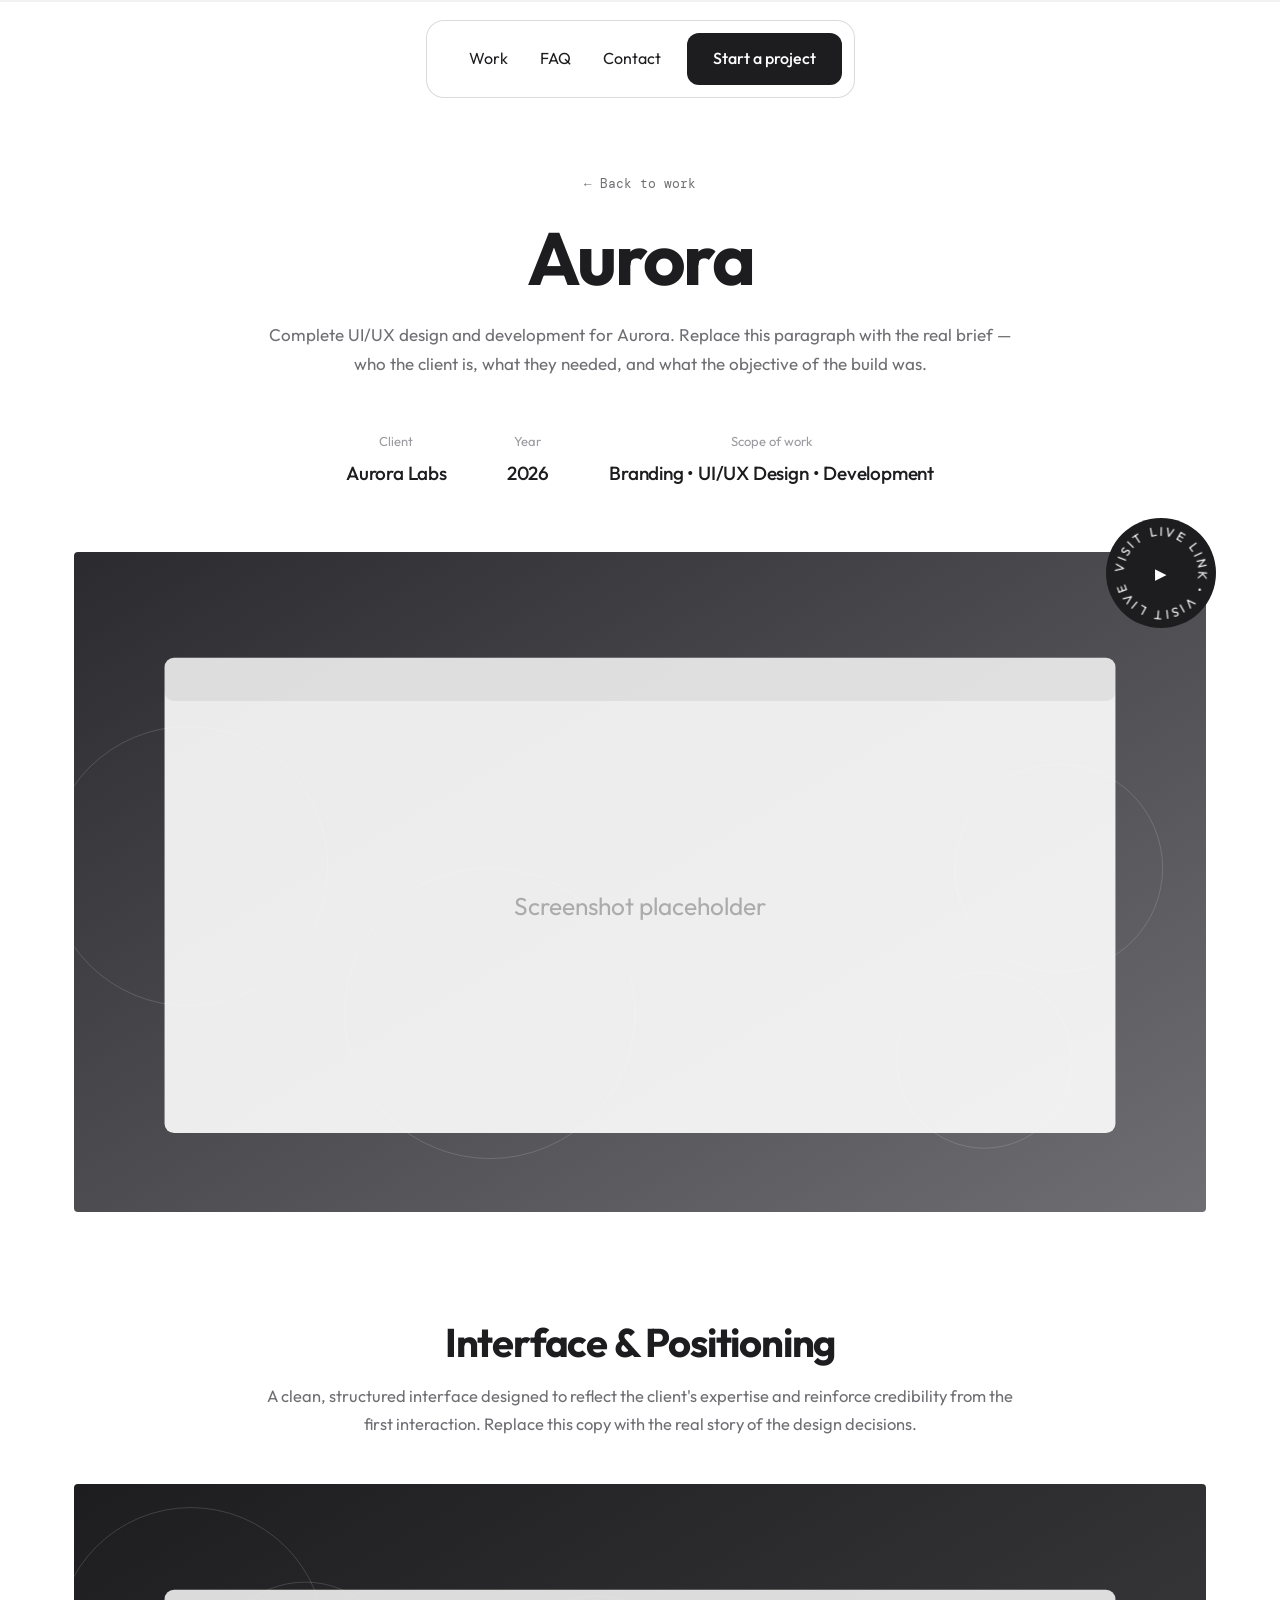
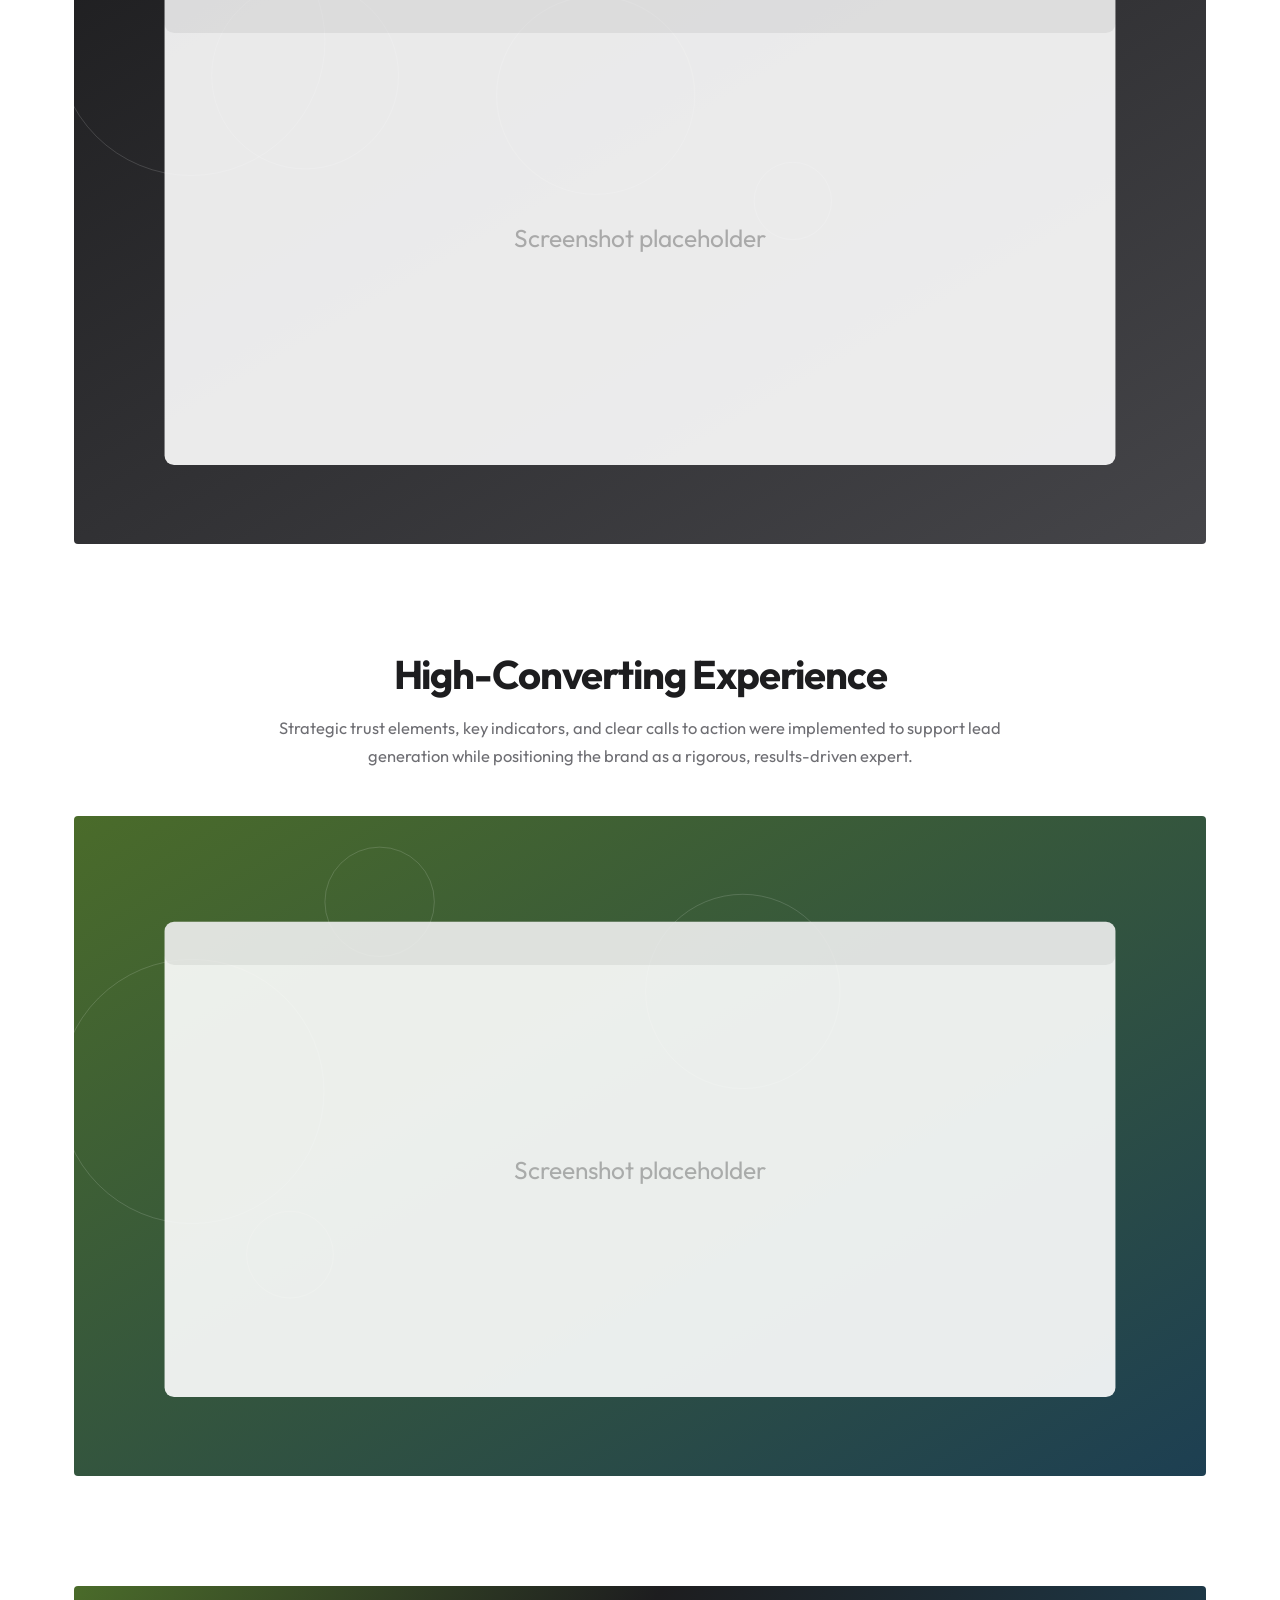
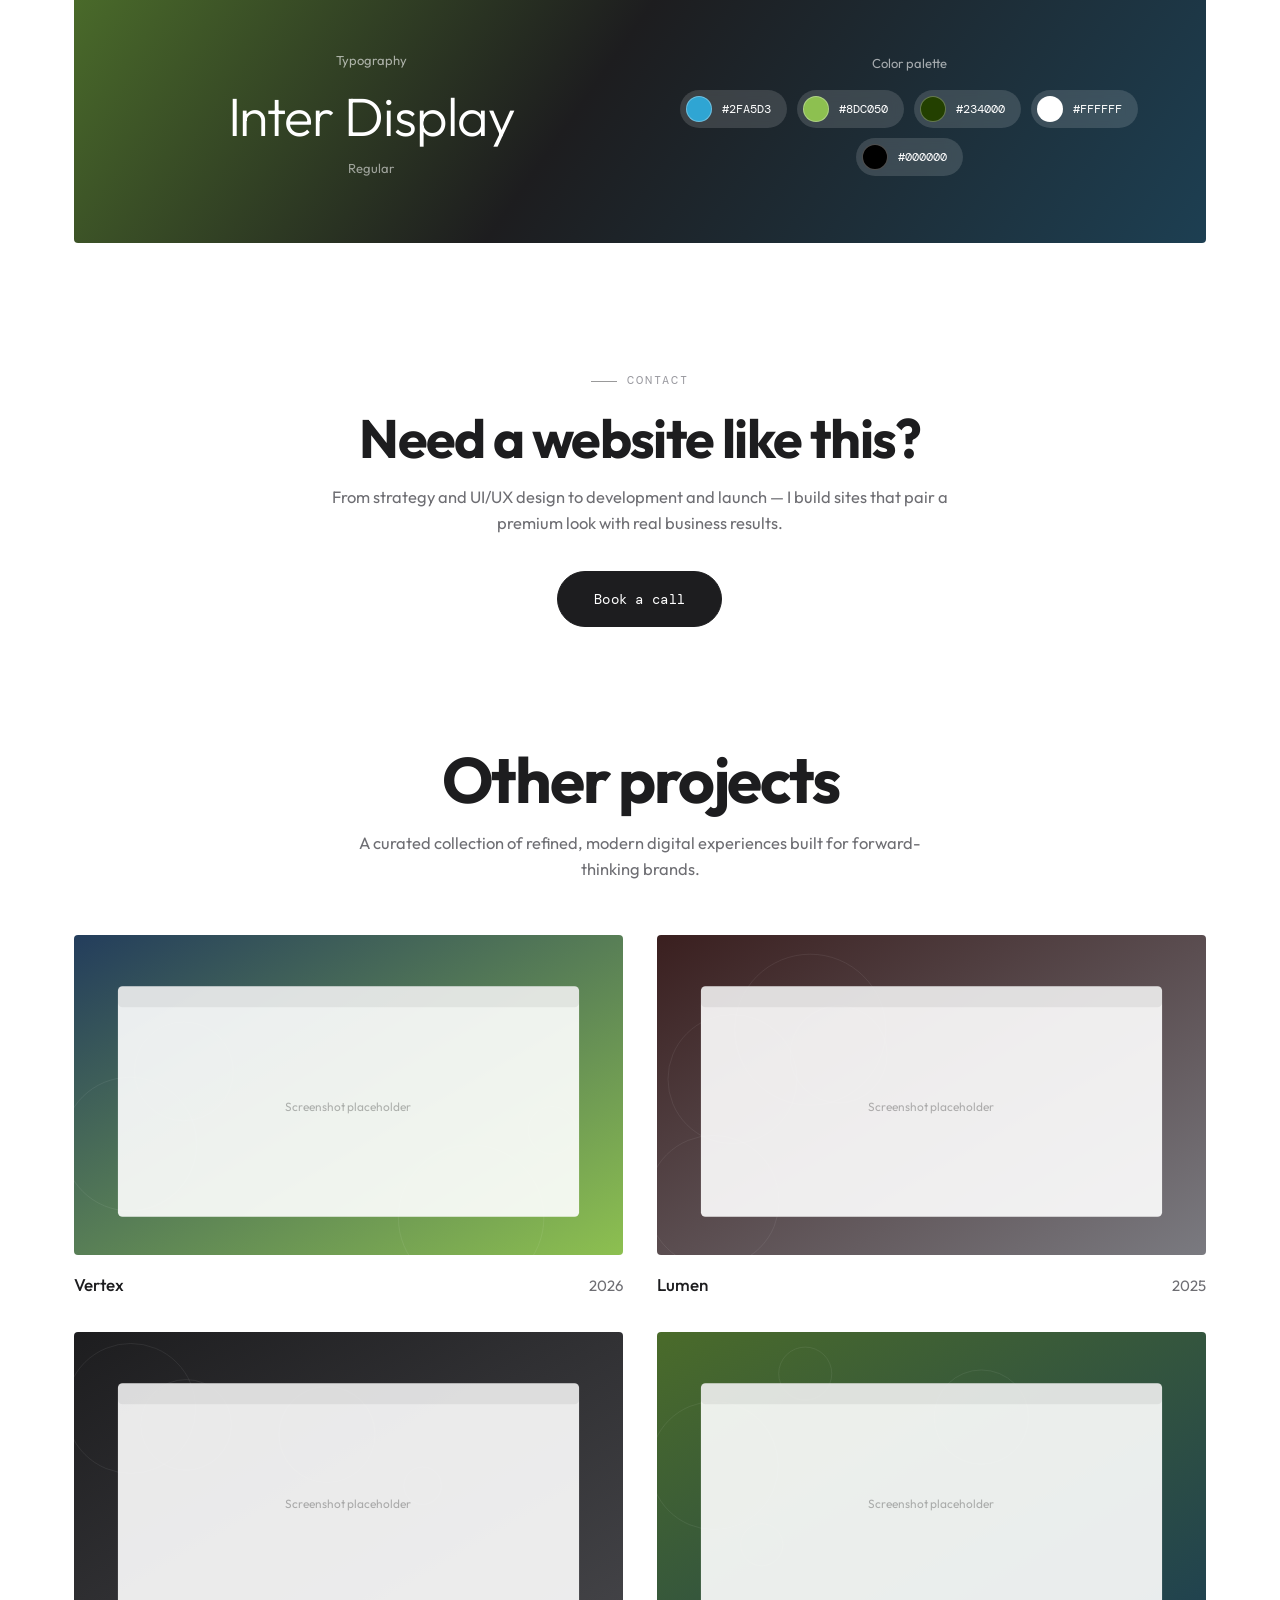
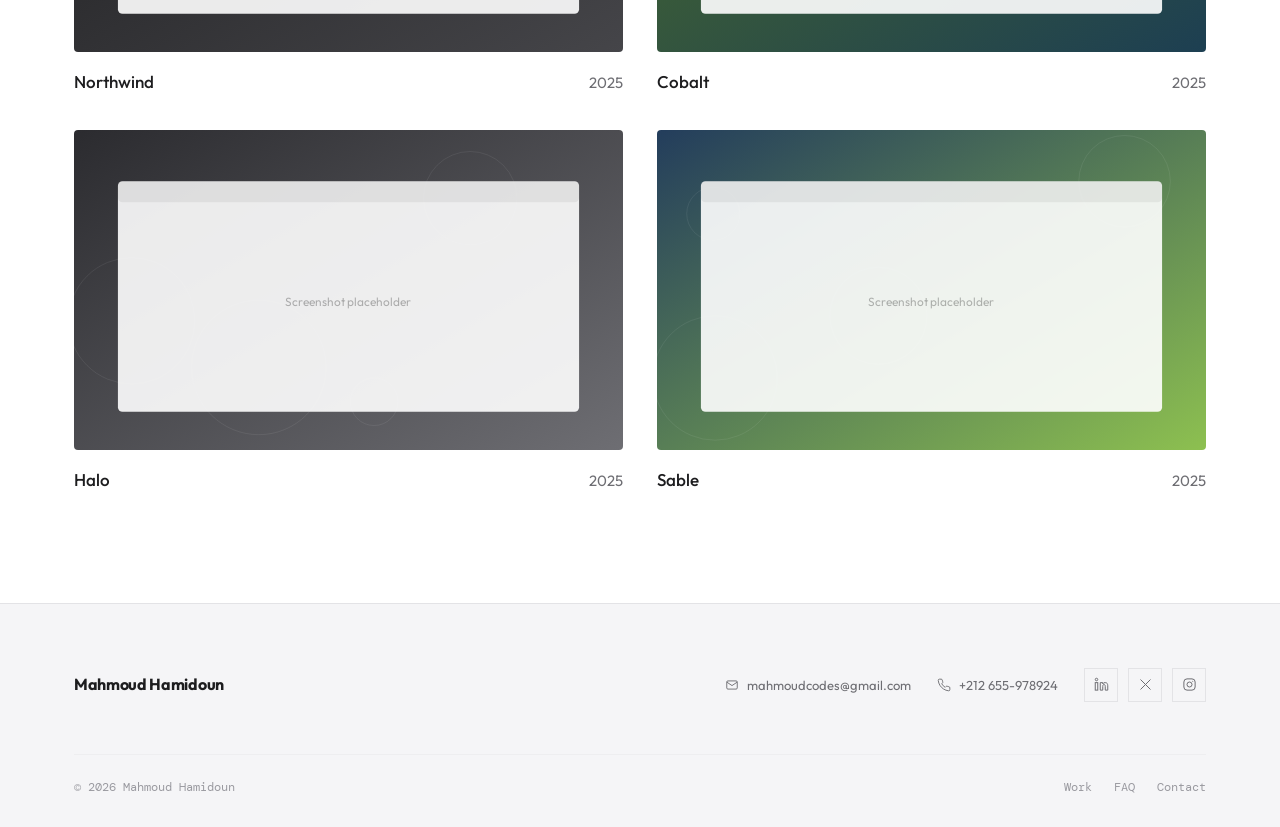
==== project.html @ 598efe5b "'first commit'" ====
<!DOCTYPE html>
<html lang="en">
<head>
<meta charset="UTF-8">
<meta name="viewport" content="width=device-width, initial-scale=1.0">
<title>Project — Mahmoud Hamidoun</title>
<link rel="preconnect" href="https://fonts.googleapis.com">
<link rel="preconnect" href="https://fonts.gstatic.com" crossorigin>
<link href="https://fonts.googleapis.com/css2?family=Outfit:wght@300;400;500;600;700&family=DM+Mono:wght@400;500&display=swap" rel="stylesheet">
<link rel="stylesheet" href="styles.css">
</head>
<body class="case-page">

<div class="progress-track" aria-hidden="true"><div class="progress-bar" id="progressBar"></div></div>

<header>
  <nav>
    <div class="nav-links">
      <a href="index.html#work">Work</a>
      <a href="index.html#faq">FAQ</a>
      <a href="index.html#contact">Contact</a>
    </div>
    <a href="index.html#contact" class="btn btn-solid nav-cta">Start a project</a>
  </nav>
</header>

<main id="caseRoot">
  <!-- filled by project.js -->
</main>

<footer>
  <div class="wrap">
    <div class="foot-top">
      <a href="index.html" class="foot-brand">Mahmoud Hamidoun</a>
      <div class="foot-contact">
        <a href="mailto:mahmoudcodes@gmail.com" class="foot-mail">
          <svg viewBox="0 0 24 24" fill="none" stroke="currentColor" stroke-width="1.6" aria-hidden="true"><rect x="3" y="5" width="18" height="14" rx="2"/><path d="m3 7 9 6 9-6"/></svg>
          mahmoudcodes@gmail.com
        </a>
        <a href="tel:+212655978924" class="foot-mail">
          <svg viewBox="0 0 24 24" fill="none" stroke="currentColor" stroke-width="1.6" aria-hidden="true"><path d="M22 16.92v3a2 2 0 0 1-2.18 2 19.79 19.79 0 0 1-8.63-3.07 19.5 19.5 0 0 1-6-6 19.79 19.79 0 0 1-3.07-8.67A2 2 0 0 1 4.11 2h3a2 2 0 0 1 2 1.72c.13.96.36 1.9.7 2.81a2 2 0 0 1-.45 2.11L8.09 9.91a16 16 0 0 0 6 6l1.27-1.27a2 2 0 0 1 2.11-.45c.91.34 1.85.57 2.81.7A2 2 0 0 1 22 16.92Z"/></svg>
          +212 655-978924
        </a>
        <div class="socials">
          <a href="#" aria-label="LinkedIn"><svg viewBox="0 0 24 24" fill="none" stroke="currentColor" stroke-width="1.6"><rect x="2" y="9" width="4" height="12"/><circle cx="4" cy="4" r="2"/><path d="M10 9h4v2a4 4 0 0 1 4-2c3 0 4 2 4 5v7h-4v-6c0-1.5-.5-3-2-3s-2 1.5-2 3v6h-4z"/></svg></a>
          <a href="#" aria-label="X"><svg viewBox="0 0 24 24" fill="none" stroke="currentColor" stroke-width="1.6"><path d="m4 4 16 16M20 4 4 20"/></svg></a>
          <a href="#" aria-label="Instagram"><svg viewBox="0 0 24 24" fill="none" stroke="currentColor" stroke-width="1.6"><rect x="3" y="3" width="18" height="18" rx="5"/><circle cx="12" cy="12" r="4"/><circle cx="17.3" cy="6.7" r=".7" fill="currentColor" stroke="none"/></svg></a>
        </div>
      </div>
    </div>
    <div class="foot-bottom">
      <span>© 2026 Mahmoud Hamidoun</span>
      <div class="foot-links">
        <a href="index.html#work">Work</a>
        <a href="index.html#faq">FAQ</a>
        <a href="index.html#contact">Contact</a>
      </div>
    </div>
  </div>
</footer>

<script src="projects-data.js"></script>
<script src="project.js"></script>
</body>
</html>
---- styles.css ----
/* =========================================================
   Mahmoud Hamidoun — light beige theme
   Warm paper field, near-black ink, soft sand lines
   ========================================================= */

:root{
  --bg:#ffffff;
  --bg-2:#f5f5f7;
  --surface:#ffffff;
  --surface-2:#fafafa;
  --line:#e3e3e6;
  --line-soft:#eeeef0;
  --ink:#1d1d1f;
  --muted:#6e6e73;
  --dim:#9a9aa0;
  --on-ink:#ffffff;
  --live:#2f9e63;
  --dark:#0d0d0f;

  --display:'Outfit', sans-serif;
  --body:'Outfit', sans-serif;
  --mono:'DM Mono', monospace;

  --maxw:1200px;
  --pad:34px;
}

*{box-sizing:border-box; margin:0; padding:0;}
html{scroll-behavior:smooth; overflow-x:clip;}
body{
  background:var(--bg);
  color:var(--ink);
  font-family:var(--body);
  line-height:1.6;
  -webkit-font-smoothing:antialiased;
  overflow-x:clip;
}
::selection{background:var(--ink); color:var(--on-ink);}
a{color:inherit; text-decoration:none;}
img,svg{display:block; max-width:100%;}
button{font:inherit; color:inherit; background:none; border:none; cursor:pointer;}
:focus-visible{outline:2px solid var(--ink); outline-offset:3px; border-radius:2px;}
.wrap{max-width:var(--maxw); margin:0 auto; padding:0 var(--pad);}
/* keep anchored sections clear of the sticky nav */
section[id]{scroll-margin-top:88px;}

/* ---------- atmosphere ---------- */
.grain{
  position:fixed; inset:0; z-index:900; pointer-events:none; opacity:.035; mix-blend-mode:multiply;
  background-image:url("data:image/svg+xml,%3Csvg xmlns='http://www.w3.org/2000/svg' width='140' height='140'%3E%3Cfilter id='n'%3E%3CfeTurbulence type='fractalNoise' baseFrequency='.85' numOctaves='2'/%3E%3C/filter%3E%3Crect width='100%25' height='100%25' filter='url(%23n)'/%3E%3C/svg%3E");
}
.progress-track{position:fixed; top:0; left:0; right:0; height:2px; z-index:950; background:rgba(26,24,21,.06);}
.progress-bar{height:100%; width:0; background:var(--ink); transition:width .1s linear;}

/* ---------- cursor ---------- */
/* custom cursor removed — using native OS cursor */

/* ---------- type ---------- */
h1,h2,h3{font-family:var(--display); font-weight:700; letter-spacing:-.03em; line-height:1.04;}
h1{font-size:clamp(36px,5.2vw,66px);}
h2{font-size:clamp(30px,4.4vw,52px);}
.hl{color:var(--muted);}
.tag{
  font-family:var(--mono); font-size:11.5px; letter-spacing:.16em; text-transform:uppercase;
  color:var(--dim); display:inline-flex; align-items:center; gap:10px; margin-bottom:20px;
}
.tag::before{content:''; width:26px; height:1px; background:var(--ink); opacity:.45;}
.lede{color:var(--muted); font-size:17px; max-width:52ch;}

/* ---------- buttons ---------- */
.btn{
  font-family:var(--mono); font-size:13px; letter-spacing:.02em;
  display:inline-flex; align-items:center; justify-content:center; gap:9px;
  padding:14px 28px; border:1px solid var(--ink); border-radius:100px; position:relative; transform-style:preserve-3d;
  transition:transform .3s cubic-bezier(.2,.8,.2,1), background .25s ease, color .25s ease, border-color .25s ease, box-shadow .3s ease;
}
.btn-lg{padding:16px 36px; font-size:14px; border-radius:100px;}
.btn-solid{background:var(--ink); color:var(--on-ink);}
.btn-solid:hover{box-shadow:0 16px 34px -14px rgba(26,24,21,.55);}
.btn-ghost{color:var(--ink); background:transparent; border-color:var(--line);}
.btn-ghost:hover{border-color:var(--ink); background:rgba(26,24,21,.05);}
.btn:hover{transform:translateY(-3px) translateZ(14px) rotateX(-6deg);}
.btn:active{transform:translateY(-1px) scale(.98); transition-duration:.1s;}
.btn[disabled]{opacity:.4; pointer-events:none;}

/* ---------- nav (transparent, glass on scroll) ---------- */
header{
  position:fixed; top:0; left:0; right:0; z-index:120;
  display:flex; justify-content:center;
  padding:20px var(--pad);
  pointer-events:none;
}
nav{
  pointer-events:all;
  display:inline-flex; align-items:center; gap:6px;
  background:rgba(255,255,255,.78);
  backdrop-filter:blur(18px) saturate(140%);
  border:1px solid rgba(210,210,215,.8);
  border-radius:18px;
  padding:12px 12px 12px 28px;
  transition:background .4s ease, border-color .4s ease, box-shadow .4s ease;
}
header.scrolled nav{
  background:rgba(255,255,255,.95);
  border-color:rgba(210,210,215,.9);
  box-shadow:0 6px 28px -12px rgba(26,24,21,.2);
}
.nav-links{
  display:flex; align-items:center; gap:4px;
  font-family:var(--body); font-size:16px; color:var(--ink);
}
.nav-links a{
  padding:6px 14px; border-radius:100px; transition:background .2s, color .2s;
}
.nav-links a:hover{background:rgba(26,24,21,.07);}
.nav-cta{
  font-family:var(--body) !important; font-size:16px !important; font-weight:500 !important;
  letter-spacing:0 !important; margin-left:6px;
  background:var(--ink) !important; color:#fff !important; border:none !important;
  border-radius:12px !important; padding:13px 26px !important;
}
.nav-cta:hover{transform:none !important; box-shadow:0 8px 20px -8px rgba(26,24,21,.5) !important;}
@media(max-width:760px){
  header{padding:12px 16px;}
  nav{padding:8px 8px 8px 16px; border-radius:14px;}
  .nav-links{gap:0; font-size:13px;}
  .nav-links a{padding:5px 10px;}
  .nav-cta{font-size:13px !important; padding:10px 16px !important; border-radius:10px !important;}
}

/* ---------- hero (full-bleed video) ---------- */
.hero{
  position:relative; min-height:100svh; background:var(--bg-2); display:flex; align-items:center;
  padding:160px 0 110px; overflow:hidden; border-bottom:1px solid var(--line);
}
.hero-media{position:absolute; inset:0; z-index:0;}
.hero-video{width:100%; height:100%; object-fit:cover; display:block;}
/* keeps dark text readable over footage — raise the alphas if your video is busy */
.hero-scrim{
  position:absolute; inset:0;
  background:
    linear-gradient(to bottom, rgba(245,245,247,.92) 0%, rgba(245,245,247,.7) 45%, rgba(245,245,247,.97) 100%),
    radial-gradient(ellipse at 50% 45%, rgba(245,245,247,.45), rgba(245,245,247,.88) 78%);
}
.hero-inner{position:relative; z-index:2; max-width:900px; text-align:center; margin:0 auto;}
.hero .lede{margin-left:auto; margin-right:auto;}
.hero-stats{display:flex; align-items:center; justify-content:center; gap:30px; margin:38px 0 36px;}
.stat-num{font-family:var(--display); font-size:38px; font-weight:700; display:block; line-height:1;}
.stat-label{font-family:var(--mono); font-size:11.5px; color:var(--muted); letter-spacing:.04em;}
.rule{width:1px; height:38px; background:var(--line);}
.hero-actions{display:flex; gap:14px; flex-wrap:wrap; justify-content:center; margin-top:34px;}
@media(max-width:600px){.hero{padding:130px 0 90px;} .hero-stats{gap:22px;}}

/* ---------- hero avatar + status bar ---------- */
.hero-avatar{
  position:relative; width:72px; height:72px; border-radius:50%; overflow:hidden;
  border:2px solid rgba(26,24,21,.18); margin:0 auto 22px;
  background:var(--surface);
}
.hero-avatar img{width:100%; height:100%; object-fit:cover; display:block;}
.avatar-fallback{
  position:absolute; inset:0; display:flex; align-items:center; justify-content:center;
  font-family:var(--display); font-weight:700; font-size:20px; letter-spacing:-.02em; color:var(--muted);
}
.hero-status{
  display:inline-flex; align-items:center; gap:28px; flex-wrap:wrap; justify-content:center;
  margin-top:38px; padding:16px 28px;
  border:1px solid var(--line); background:rgba(245,242,234,.72);
  backdrop-filter:blur(8px); border-radius:14px;
}
.hero-status .status-item{display:inline-flex; align-items:center; gap:8px; font-size:13.5px; color:var(--muted);}
.hero-status .status-item svg{width:14px; height:14px; stroke:var(--muted); flex-shrink:0;}
.hero-status .dot{width:8px; height:8px; border-radius:50%; flex-shrink:0; background:var(--live); animation:ping 2.2s ease-out infinite;}
.hero-status .status-cta{font-size:13.5px; font-weight:500; border-bottom:1px solid var(--ink); padding-bottom:1px; color:var(--ink); transition:opacity .2s; white-space:nowrap;}
.hero-status .status-cta:hover{opacity:.6;}
@media(max-width:560px){.hero-status{gap:14px; padding:14px 18px;} .hero-status .status-cta{display:none;}}

/* ---------- section heads ---------- */
.sec-head{margin-bottom:52px; max-width:640px; text-align:center; margin-left:auto; margin-right:auto;}

/* ---------- work ---------- */
.work{padding:110px 0; background:var(--bg); border-top:1px solid var(--line); border-bottom:1px solid var(--line);}

/* 4 hero project tiles — Apple-style 2x2 grid */
.proj-hero-grid{
  display:grid;
  grid-template-columns:1fr 1fr;
  gap:18px;
  margin-bottom:18px;
}
@media(max-width:820px){.proj-hero-grid{grid-template-columns:1fr;}}
.proj-hero{
  position:relative; overflow:hidden; border-radius:18px;
  background:var(--bg-2); cursor:pointer; aspect-ratio:4/3;
  transition:transform .4s cubic-bezier(.2,.8,.2,1), box-shadow .4s ease;
}
.proj-hero:hover{transform:scale(.985); box-shadow:0 28px 60px -24px rgba(0,0,0,.32);}
.proj-hero-thumb{position:absolute; inset:0;}
.proj-hero-thumb svg, .proj-hero-thumb img{width:100%; height:100%; object-fit:contain; background:var(--bg-2); display:block;}
.proj-hero-thumb img{object-fit:cover;}
.proj-hero-body{
  position:absolute; bottom:0; left:0; right:0;
  padding:22px 24px; background:linear-gradient(to top, rgba(0,0,0,.72) 0%, transparent 100%);
  color:#fff;
}
.proj-hero-tag{font-size:11px; letter-spacing:.1em; text-transform:uppercase; opacity:.7; margin-bottom:5px;}
.proj-hero-name{font-size:20px; font-weight:700; letter-spacing:-.02em; margin-bottom:4px;}
.proj-hero-note{font-size:13px; opacity:.7;}
.proj-hero-btn{
  position:absolute; top:16px; right:16px; z-index:2;
  width:34px; height:34px; border-radius:50%; background:rgba(255,255,255,.22);
  backdrop-filter:blur(6px); border:1px solid rgba(255,255,255,.35);
  display:flex; align-items:center; justify-content:center;
  transition:background .25s ease;
}
.proj-hero:hover .proj-hero-btn{background:rgba(255,255,255,.45);}
.proj-hero-btn svg{width:14px; height:14px; stroke:#fff;}
.proj-hero-num{
  position:absolute; top:16px; left:16px; z-index:2;
  font-size:11px; font-weight:600; letter-spacing:.08em;
  color:rgba(255,255,255,.65);
}

/* ---- slides row (more projects) ---- */
.proj-slides-head{
  display:flex; align-items:center; justify-content:space-between;
  margin-bottom:20px;
}
.proj-slides-title{font-size:17px; font-weight:600; letter-spacing:-.01em;}
.proj-slides-nav{display:flex; gap:8px;}
.slide-nav-btn{
  width:32px; height:32px; border-radius:50%; border:1px solid var(--line);
  background:var(--surface); display:flex; align-items:center; justify-content:center;
  transition:all .2s ease;
}
.slide-nav-btn:hover{background:var(--ink); border-color:var(--ink);}
.slide-nav-btn svg{width:14px; height:14px; stroke:var(--ink); transition:stroke .2s ease;}
.slide-nav-btn:hover svg{stroke:#fff;}
.proj-slides-wrap{overflow:hidden; position:relative;}
.proj-slides{
  display:flex; gap:14px;
  transition:transform .5s cubic-bezier(.2,.85,.25,1);
}
.proj-slide{
  flex:0 0 calc(25% - 11px); min-width:0;
  border-radius:14px; overflow:hidden; background:var(--bg-2);
  cursor:pointer; transition:transform .3s ease, box-shadow .3s ease;
  border:1px solid var(--line);
}
@media(max-width:900px){.proj-slide{flex:0 0 calc(50% - 7px);}}
@media(max-width:560px){.proj-slide{flex:0 0 calc(85% - 7px);}}
.proj-slide:hover{transform:translateY(-4px); box-shadow:0 16px 38px -18px rgba(0,0,0,.3);}
.proj-slide-thumb{aspect-ratio:3/2; overflow:hidden; background:var(--bg-2);}
.proj-slide-thumb svg, .proj-slide-thumb img{width:100%; height:100%; object-fit:contain; display:block; background:var(--bg-2);}
.proj-slide-thumb img{object-fit:cover;}
.proj-slide-body{padding:14px 16px 16px;}
.proj-slide-tag{font-size:10.5px; letter-spacing:.1em; text-transform:uppercase; color:var(--dim); margin-bottom:4px;}
.proj-slide-name{font-size:15px; font-weight:600; letter-spacing:-.01em; margin-bottom:3px;}
.proj-slide-note{font-size:12.5px; color:var(--muted);}

/* old grid styles kept for modal compat */
/* --- 4 hero tiles --- */
.work-tiles{display:grid; grid-template-columns:1fr 1fr; gap:2px; margin-bottom:2px;}
@media(max-width:820px){.work-tiles{grid-template-columns:1fr;}}
.tile{
  position:relative; display:flex; flex-direction:column; text-align:center; cursor:pointer;
  background:var(--bg-2); overflow:hidden;
  padding:44px 24px 0; min-height:430px;
  transition:transform .4s cubic-bezier(.2,.8,.2,1);
}
.tile:hover{transform:translateY(-4px);}
.tile.dark{background:var(--dark); color:#f5f5f7;}
.tile-eyebrow{font-family:var(--mono); font-size:11px; letter-spacing:.14em; text-transform:uppercase; color:var(--dim); margin-bottom:10px;}
.tile.dark .tile-eyebrow{color:#8e8e93;}
.tile h3{font-size:30px; font-weight:600; letter-spacing:-.03em; margin-bottom:8px;}
.tile-sub{font-size:15px; color:var(--muted); max-width:34ch; margin:0 auto;}
.tile.dark .tile-sub{color:#a1a1a6;}
.tile-actions{display:flex; gap:10px; justify-content:center; margin:20px 0 30px;}
.pill{
  font-size:13px; font-weight:500; padding:8px 18px; border-radius:100px;
  border:1px solid var(--ink); background:var(--ink); color:#fff; transition:all .25s ease;
}
.pill-ghost{background:transparent; color:var(--ink);}
.pill:hover{opacity:.75;}
.tile.dark .pill{background:#f5f5f7; color:var(--dark); border-color:#f5f5f7;}
.tile.dark .pill-ghost{background:transparent; color:#f5f5f7;}
.tile-art{margin-top:auto; width:100%; overflow:hidden;}
.tile-art img{width:100%; display:block; object-fit:contain;}
.tile-art svg{width:100%; display:block;}

/* --- horizontal rail --- */
.rail-wrap{position:relative; margin:2px 0 0;}
.rail{
  display:flex; gap:2px; overflow-x:auto; scroll-snap-type:x mandatory;
  padding:0 max(var(--pad), calc((100vw - var(--maxw)) / 2));
  scrollbar-width:none;
}
.rail::-webkit-scrollbar{display:none;}
.rail-card{
  position:relative; flex:0 0 300px; scroll-snap-align:start; cursor:pointer;
  overflow:hidden; background:var(--bg-2); aspect-ratio:3/4;
  transition:transform .35s cubic-bezier(.2,.8,.2,1);
}
.rail-card:hover{transform:translateY(-5px);}
.rail-card img,.rail-card svg{width:100%; height:100%; object-fit:cover; display:block;}
.rail-card img{object-fit:contain; background:var(--bg-2);}
.rail-scrim{position:absolute; inset:auto 0 0 0; height:58%; background:linear-gradient(to top, rgba(13,13,15,.88), transparent);}
.rail-info{position:absolute; left:20px; right:20px; bottom:18px; display:flex; align-items:flex-end; justify-content:space-between; gap:12px;}
.rail-name{color:#fff; font-size:16px; font-weight:600; letter-spacing:-.01em;}
.rail-tag{color:rgba(255,255,255,.7); font-size:12px; font-family:var(--mono);}
.rail-btn{flex-shrink:0; background:#fff; color:var(--dark); font-size:12px; font-weight:500; padding:6px 14px; border-radius:100px;}
@media(max-width:520px){.rail-card{flex:0 0 230px;}}
.rail-dots{display:flex; justify-content:center; align-items:center; gap:8px; margin-top:28px;}
.rail-dot{
  width:7px; height:7px; border-radius:50%; background:var(--line);
  transition:width .3s cubic-bezier(.2,.8,.2,1), background .3s ease;
}
.rail-dot:hover{background:var(--dim);}
.rail-dot.on{width:24px; border-radius:100px; background:var(--ink);}



/* ---------- FAQ ---------- */
.faq{padding:110px 0; background:var(--bg-2);}
.faq-head{text-align:center; max-width:700px; margin:0 auto 48px;}
.faq-head p{color:var(--muted); margin-top:16px;}
.faq-list{max-width:760px; margin:0 auto; display:flex; flex-direction:column; gap:12px; perspective:1200px;}
.faq-item{
  border:1px solid var(--line); background:var(--surface); border-radius:14px; overflow:hidden;
  transform-style:preserve-3d;
  transition:transform .35s cubic-bezier(.2,.8,.2,1), box-shadow .35s ease, border-color .3s ease, background .3s ease;
}
.faq-item:hover{transform:translateY(-3px) translateZ(10px); box-shadow:0 22px 40px -26px rgba(26,24,21,.4);}
.faq-item.open{border-color:var(--ink); background:var(--surface-2);}
.faq-q{
  width:100%; display:flex; align-items:center; justify-content:space-between; gap:20px;
  padding:22px 26px; text-align:left;
  font-family:var(--display); font-weight:600; font-size:17.5px; letter-spacing:-.01em;
}
.faq-sign{position:relative; flex-shrink:0; width:20px; height:20px;}
.faq-sign::before,.faq-sign::after{
  content:''; position:absolute; top:50%; left:50%; background:var(--ink);
  transform:translate(-50%,-50%); transition:transform .35s cubic-bezier(.2,.8,.2,1), opacity .3s ease;
}
.faq-sign::before{width:15px; height:1.5px;}
.faq-sign::after{width:1.5px; height:15px;}
.faq-item.open .faq-sign::after{transform:translate(-50%,-50%) rotate(90deg); opacity:0;}
.faq-item.open .faq-sign::before{transform:translate(-50%,-50%) rotate(180deg);}
.faq-a{max-height:0; overflow:hidden; transition:max-height .45s cubic-bezier(.2,.8,.2,1);}
.faq-a p{padding:0 26px 24px; color:var(--muted); font-size:15px; max-width:62ch;}
@media(max-width:560px){.faq-q{padding:18px 20px; font-size:15.5px;} .faq-a p{padding:0 20px 20px;}}

/* ---------- contact ---------- */
.cta{padding:120px 0; background:var(--bg); border-top:1px solid var(--line);}
.contact-head{text-align:center; max-width:640px; margin:0 auto 56px;}
.contact-head .tag{justify-content:center;}
.contact-head h2{margin-bottom:18px;}
.contact-head p{color:var(--muted); font-size:16.5px;}

.meet-card-wrap{display:flex; justify-content:center;}
.meet-card-solo{
  width:100%; max-width:520px;
  background:var(--surface); border:1px solid var(--line); border-radius:24px;
  padding:36px 34px 32px;
  box-shadow:0 8px 44px -22px rgba(26,24,21,.22);
  transform-style:preserve-3d;
  transition:transform .35s cubic-bezier(.2,.8,.2,1), box-shadow .35s ease;
}
.meet-card-solo:hover{transform:translateY(-6px); box-shadow:0 22px 54px -28px rgba(26,24,21,.32);}
.meet-head{display:flex; align-items:center; gap:14px; margin-bottom:24px;}
.meet-avatar{width:50px; height:50px; border-radius:50%; overflow:hidden; border:1.5px solid var(--line); flex-shrink:0;}
.meet-avatar img{width:100%; height:100%; object-fit:cover; display:block;}
.meet-name{font-size:15px; font-weight:600; letter-spacing:-.01em;}
.meet-role{font-size:12.5px; color:var(--dim); margin-top:2px;}
.meet-title{font-size:26px; font-weight:700; letter-spacing:-.025em; margin-bottom:6px;}
.meet-sub{font-size:14.5px; color:var(--muted); margin-bottom:24px;}
.meet-points{list-style:none; display:flex; flex-direction:column; gap:12px; margin-bottom:26px;}
.meet-points li{position:relative; padding-left:26px; font-size:14.5px; color:var(--muted); line-height:1.5;}
.meet-points li::before{content:''; position:absolute; left:0; top:7px; width:13px; height:13px; border-radius:50%; border:1.5px solid var(--ink); opacity:.3;}
.meet-points li::after{content:''; position:absolute; left:5px; top:12px; width:3px; height:3px; border-radius:50%; background:var(--ink);}
.meet-meta{list-style:none; display:flex; flex-direction:column; gap:12px; margin-bottom:28px; padding-top:22px; border-top:1px solid var(--line-soft);}
.meet-meta li{display:flex; align-items:center; gap:12px; font-size:14px; color:var(--muted);}
.meet-meta svg{width:16px; height:16px; flex-shrink:0; stroke:var(--dim);}
.meet-btn-solo{
  display:flex; width:100%; justify-content:center; padding:16px !important; font-size:15px !important;
  border-radius:14px !important; letter-spacing:.01em !important; font-weight:500 !important;
}
.meet-note{text-align:center; font-size:12px; color:var(--dim); margin-top:14px; line-height:1.5;}
@media(max-width:560px){.meet-card-solo{padding:28px 22px 26px;}}

/* ---------- footer ---------- */
footer{padding:64px 0 30px; background:var(--bg-2); border-top:1px solid var(--line);}
.foot-top{display:flex; align-items:center; justify-content:space-between; gap:28px; flex-wrap:wrap; margin-bottom:52px;}
.foot-brand{font-family:var(--display); font-weight:700; font-size:16px; letter-spacing:-.02em;}
.foot-contact{display:flex; align-items:center; gap:26px; flex-wrap:wrap;}
.foot-mail{display:inline-flex; align-items:center; gap:8px; font-size:13px; color:var(--muted); transition:color .2s;}
.foot-mail svg{width:14px; height:14px;}
.foot-mail:hover{color:var(--ink);}
.socials{display:flex; gap:10px;}
.socials a{width:34px; height:34px; border:1px solid var(--line); display:flex; align-items:center; justify-content:center; transition:all .22s ease;}
.socials a svg{width:15px; height:15px; stroke:var(--muted); transition:stroke .22s ease;}
.socials a:hover{background:var(--ink); border-color:var(--ink);}
.socials a:hover svg{stroke:var(--on-ink);}
.foot-bottom{
  display:flex; align-items:center; justify-content:space-between; flex-wrap:wrap; gap:14px;
  padding-top:24px; border-top:1px solid var(--line-soft);
  font-family:var(--mono); font-size:11.5px; color:var(--dim);
}
.foot-links{display:flex; gap:22px;}
.foot-links a:hover{color:var(--ink);}

/* ---------- toast ---------- */
#toast{
  position:fixed; left:50%; bottom:28px; transform:translateX(-50%) translateY(14px);
  background:var(--ink); color:var(--on-ink);
  font-family:var(--mono); font-size:13px; padding:12px 20px;
  opacity:0; pointer-events:none; transition:opacity .3s ease, transform .3s ease;
  z-index:500; white-space:nowrap;
}
#toast.show{opacity:1; transform:translateX(-50%) translateY(0);}

/* ---------- scroll reveal (3D) ---------- */
.reveal{
  opacity:0; transform:translateY(38px) scale(.985); filter:blur(6px);
  transition:opacity .9s cubic-bezier(.16,1,.3,1),
             transform .9s cubic-bezier(.16,1,.3,1),
             filter .9s cubic-bezier(.16,1,.3,1);
  transition-delay:var(--d,0s);
  will-change:opacity, transform, filter;
}
.reveal.in{opacity:1; transform:none; filter:blur(0);}

/* hero arrives on load, a beat at a time */
.hero .reveal{transform:translateY(46px) scale(.96); filter:blur(12px);}
.hero .reveal.in{transform:none; filter:blur(0);}

/* work tiles / rail cards / grid cards fade up as they enter */
.tile,.rail-card,.faq-item{
  opacity:0; transform:translateY(34px) scale(.985); filter:blur(6px);
  transition:opacity .85s cubic-bezier(.16,1,.3,1),
             transform .85s cubic-bezier(.16,1,.3,1),
             filter .85s cubic-bezier(.16,1,.3,1),
             box-shadow .35s ease, border-color .3s ease;
  transition-delay:var(--d,0s);
}
.tile.in,.rail-card.in,.faq-item.in{opacity:1; transform:none; filter:blur(0);}
.tile.in:hover{transform:translateY(-4px);}
.rail-card.in:hover{transform:translateY(-5px);}
.faq-item.in:hover{transform:translateY(-3px);}

/* ---------- reduced motion ---------- */
@media(prefers-reduced-motion: reduce){
  html{scroll-behavior:auto;}
  .reveal,.tile,.rail-card,.faq-item{opacity:1; transform:none; filter:none; transition:none;}
  .trusted-track,.dot{animation:none;}
  .btn,.card-3d-inner,.proj-inner,.modal,.logo-cube,.faq-item{transition:none;}
  .btn:hover,.proj:hover .proj-inner,.faq-item:hover{transform:none;}
  .faq-a{transition:none;}
  .cursor-dot,.cursor-ring{display:none;}
  #toast{transition:none;}
}


/* =========================================================
   CASE STUDY PAGE
   ========================================================= */
.case-page{background:var(--bg);}
.case-hero{padding:170px 0 0; text-align:center;}
.case-back{
  display:inline-block; font-family:var(--mono); font-size:12.5px; color:var(--muted);
  margin-bottom:26px; transition:color .2s;
}
.case-back:hover{color:var(--ink);}
.case-hero h1{font-size:clamp(38px,6vw,74px); letter-spacing:-.035em; margin-bottom:24px;}
.case-summary{max-width:70ch; margin:0 auto; color:var(--muted); font-size:17px; line-height:1.7;}

.case-meta{
  display:flex; justify-content:center; flex-wrap:wrap; gap:60px; margin:52px auto 0; text-align:center;
}
.case-meta > div{display:flex; flex-direction:column; gap:6px;}
.meta-label{font-size:13px; color:var(--dim);}
.meta-value{font-size:19px; font-weight:500; letter-spacing:-.01em;}
@media(max-width:640px){.case-meta{gap:28px;} .meta-value{font-size:16px;}}

/* cover + rotating live-link badge */
.case-cover-wrap{position:relative; margin-top:64px;}
.case-cover{overflow:hidden; border-radius:4px;}
.case-cover img,.case-cover svg{width:100%; display:block;}
.live-badge{
  position:absolute; top:-34px; right:calc(var(--pad) - 10px); width:110px; height:110px;
  display:flex; align-items:center; justify-content:center; color:#fff;
  background:var(--ink); border-radius:50%; z-index:3;
  transition:transform .35s cubic-bezier(.2,.8,.2,1);
}
.live-badge:hover{transform:scale(1.07);}
.live-badge svg{position:absolute; inset:0; width:100%; height:100%; animation:spin 14s linear infinite;}
@keyframes spin{to{transform:rotate(360deg);}}
.live-badge-play{font-size:15px; line-height:1;}
@media(max-width:640px){.live-badge{width:84px; height:84px; top:-26px;}}

/* alternating story blocks */
.case-block{padding:110px 0 0;}
.case-block-head{text-align:center; max-width:820px; margin:0 auto 46px;}
.case-block-head h2{font-size:clamp(26px,3.4vw,40px); letter-spacing:-.03em; margin-bottom:18px;}
.case-block-head p{color:var(--muted); font-size:16.5px; line-height:1.7; max-width:68ch; margin:0 auto;}
.case-shot{overflow:hidden; border-radius:4px;}
.case-shot img,.case-shot svg{width:100%; display:block;}

/* brand panel */
.case-brand{padding:110px 0 0;}
.brand-panel{
  display:grid; grid-template-columns:1fr 1fr; gap:40px; align-items:center;
  padding:64px 48px; border-radius:4px; color:#fff; text-align:center;
  background:linear-gradient(125deg, #4a6b2a 0%, #1d1d1f 45%, #1d3f52 100%);
}
@media(max-width:820px){.brand-panel{grid-template-columns:1fr; padding:44px 26px;}}
.brand-label{font-size:13px; color:rgba(255,255,255,.6); display:block; margin-bottom:16px;}
.brand-font{font-size:clamp(30px,4.6vw,54px); font-weight:300; letter-spacing:-.02em; line-height:1.1;}
.brand-sub{font-size:13px; color:rgba(255,255,255,.55); display:block; margin-top:12px;}
.swatches{display:flex; flex-wrap:wrap; gap:10px; justify-content:center;}
.swatch{
  display:inline-flex; align-items:center; gap:10px; padding:6px 16px 6px 6px;
  border-radius:100px; background:rgba(255,255,255,.14); backdrop-filter:blur(6px);
  font-family:var(--mono); font-size:12px; color:#fff;
}
.swatch span{width:26px; height:26px; border-radius:50%; display:block; border:1px solid rgba(255,255,255,.3);}

/* contact block */
.case-cta{padding:120px 0 0; text-align:center;}
.case-cta h2{font-size:clamp(30px,4.6vw,54px); letter-spacing:-.03em; margin-bottom:18px;}
.case-cta p{color:var(--muted); max-width:56ch; margin:0 auto 34px; font-size:16.5px;}

/* other projects */
.case-others{padding:120px 0 110px; text-align:center;}
.case-others h2{font-size:clamp(34px,5.4vw,64px); letter-spacing:-.035em; margin-bottom:16px;}
.others-sub{color:var(--muted); max-width:56ch; margin:0 auto 52px; font-size:16.5px;}
.others-grid{display:grid; grid-template-columns:1fr 1fr; gap:34px; text-align:left;}
@media(max-width:760px){.others-grid{grid-template-columns:1fr;}}
.other-card{display:block;}
.other-art{overflow:hidden; border-radius:4px; transition:transform .4s cubic-bezier(.2,.8,.2,1);}
.other-card:hover .other-art{transform:translateY(-6px);}
.other-art img,.other-art svg{width:100%; display:block;}
.other-foot{display:flex; justify-content:space-between; align-items:baseline; gap:16px; padding-top:16px;}
.other-name{font-size:17px; font-weight:500;}
.other-year{font-size:15px; color:var(--muted);}

@media(prefers-reduced-motion: reduce){
  .live-badge svg{animation:none;}
  .other-card:hover .other-art,.live-badge:hover{transform:none;}
}
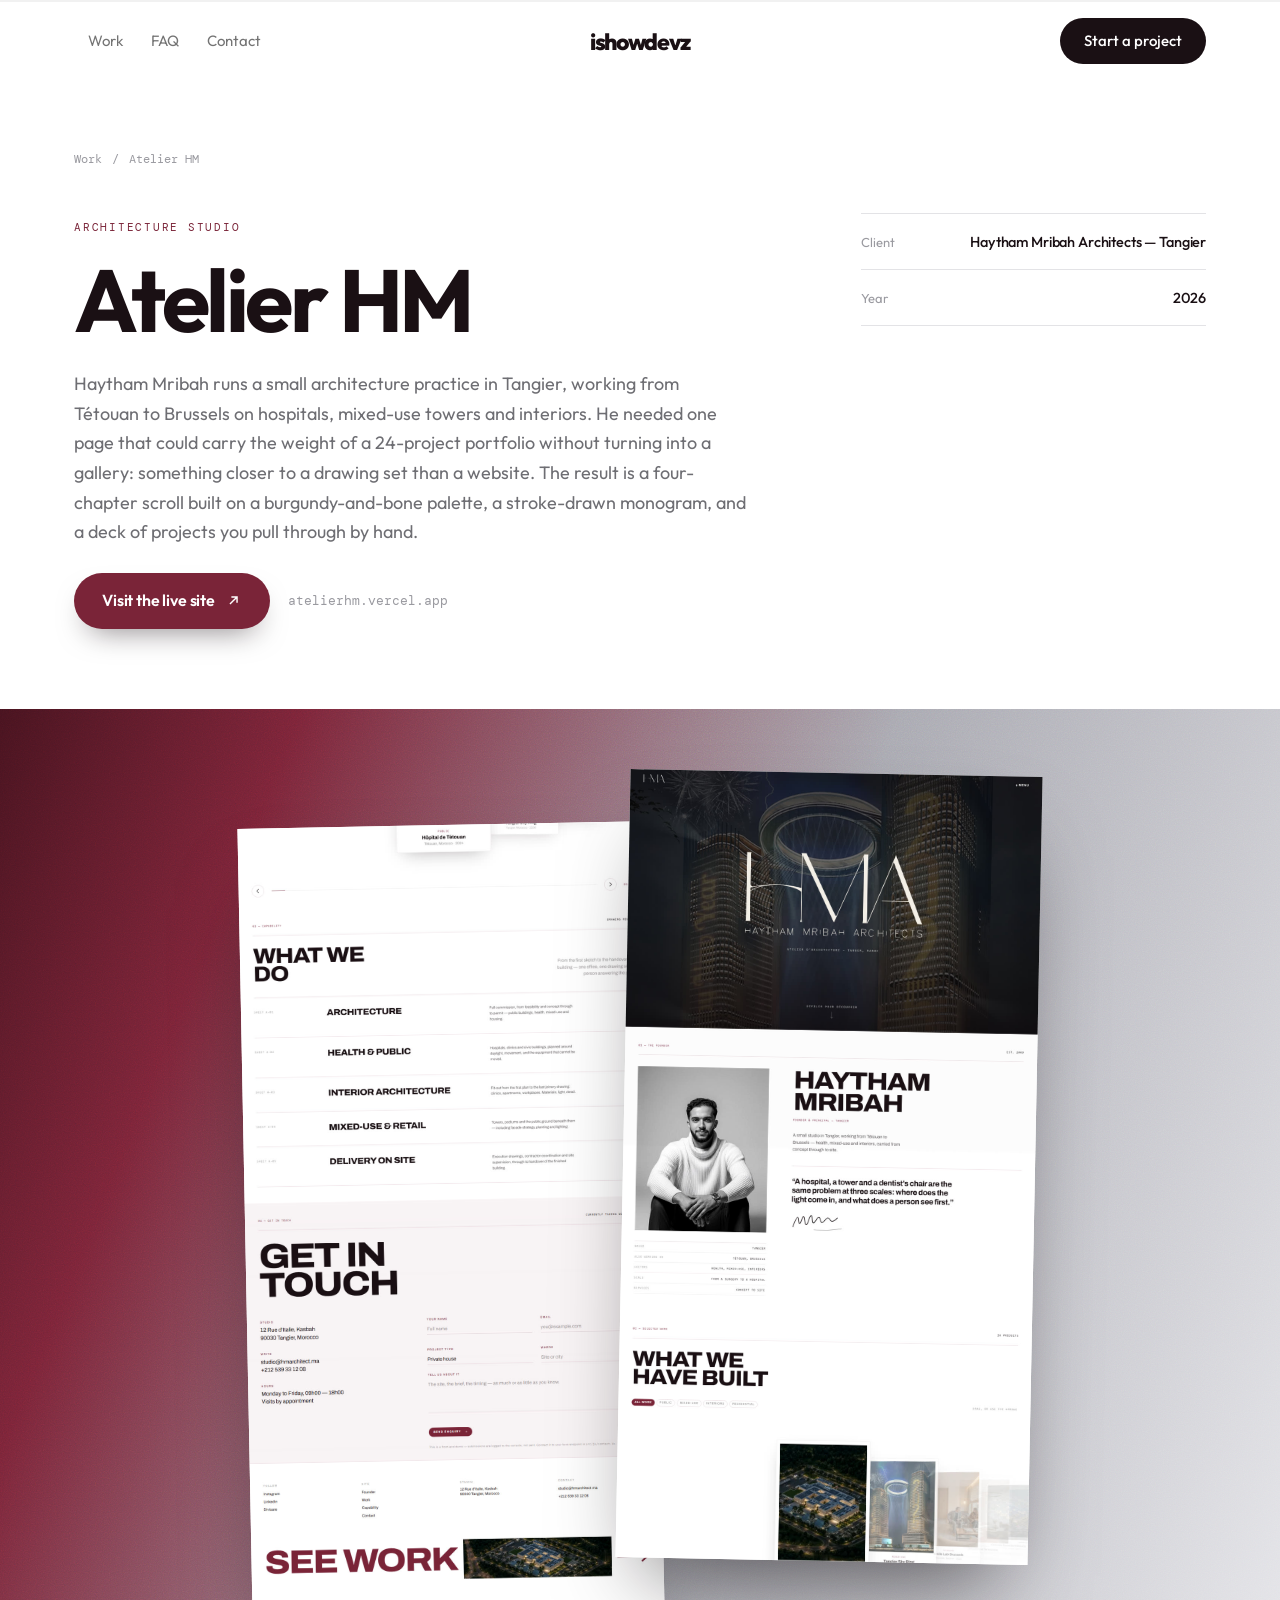
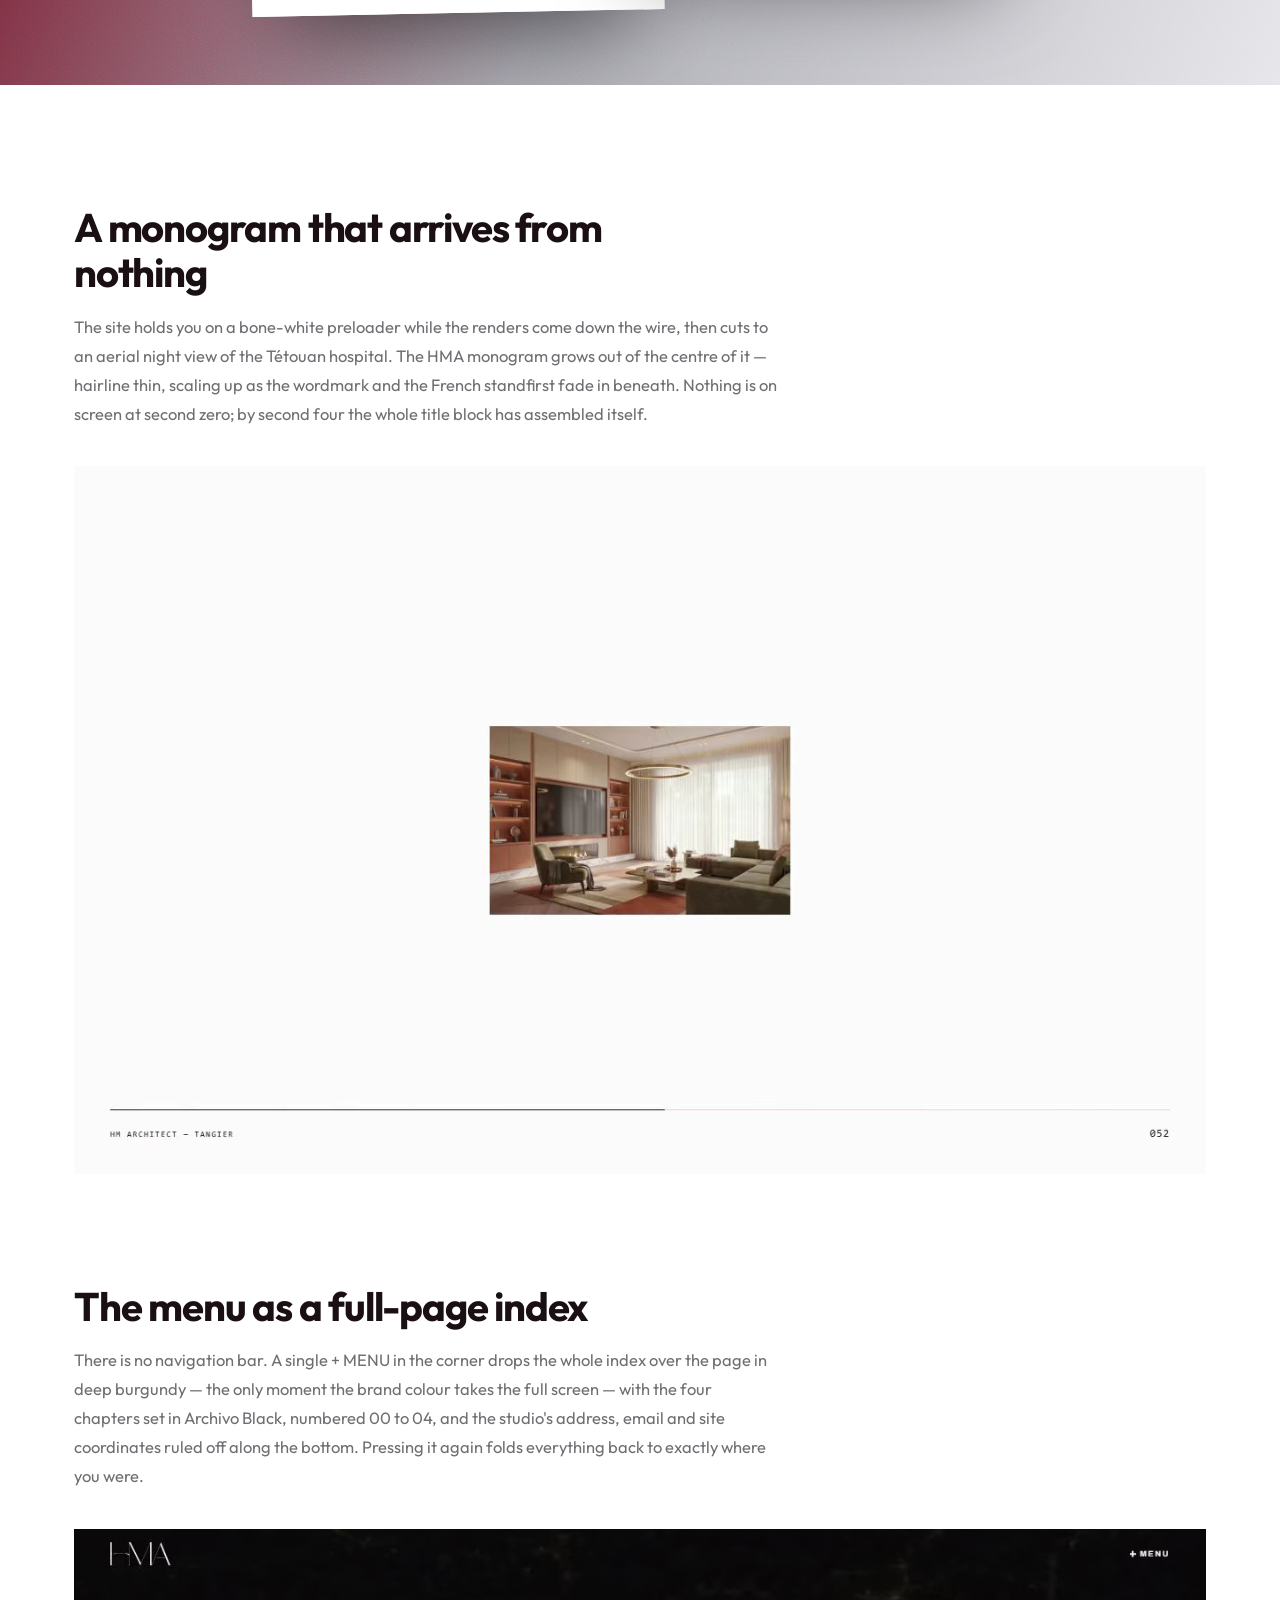
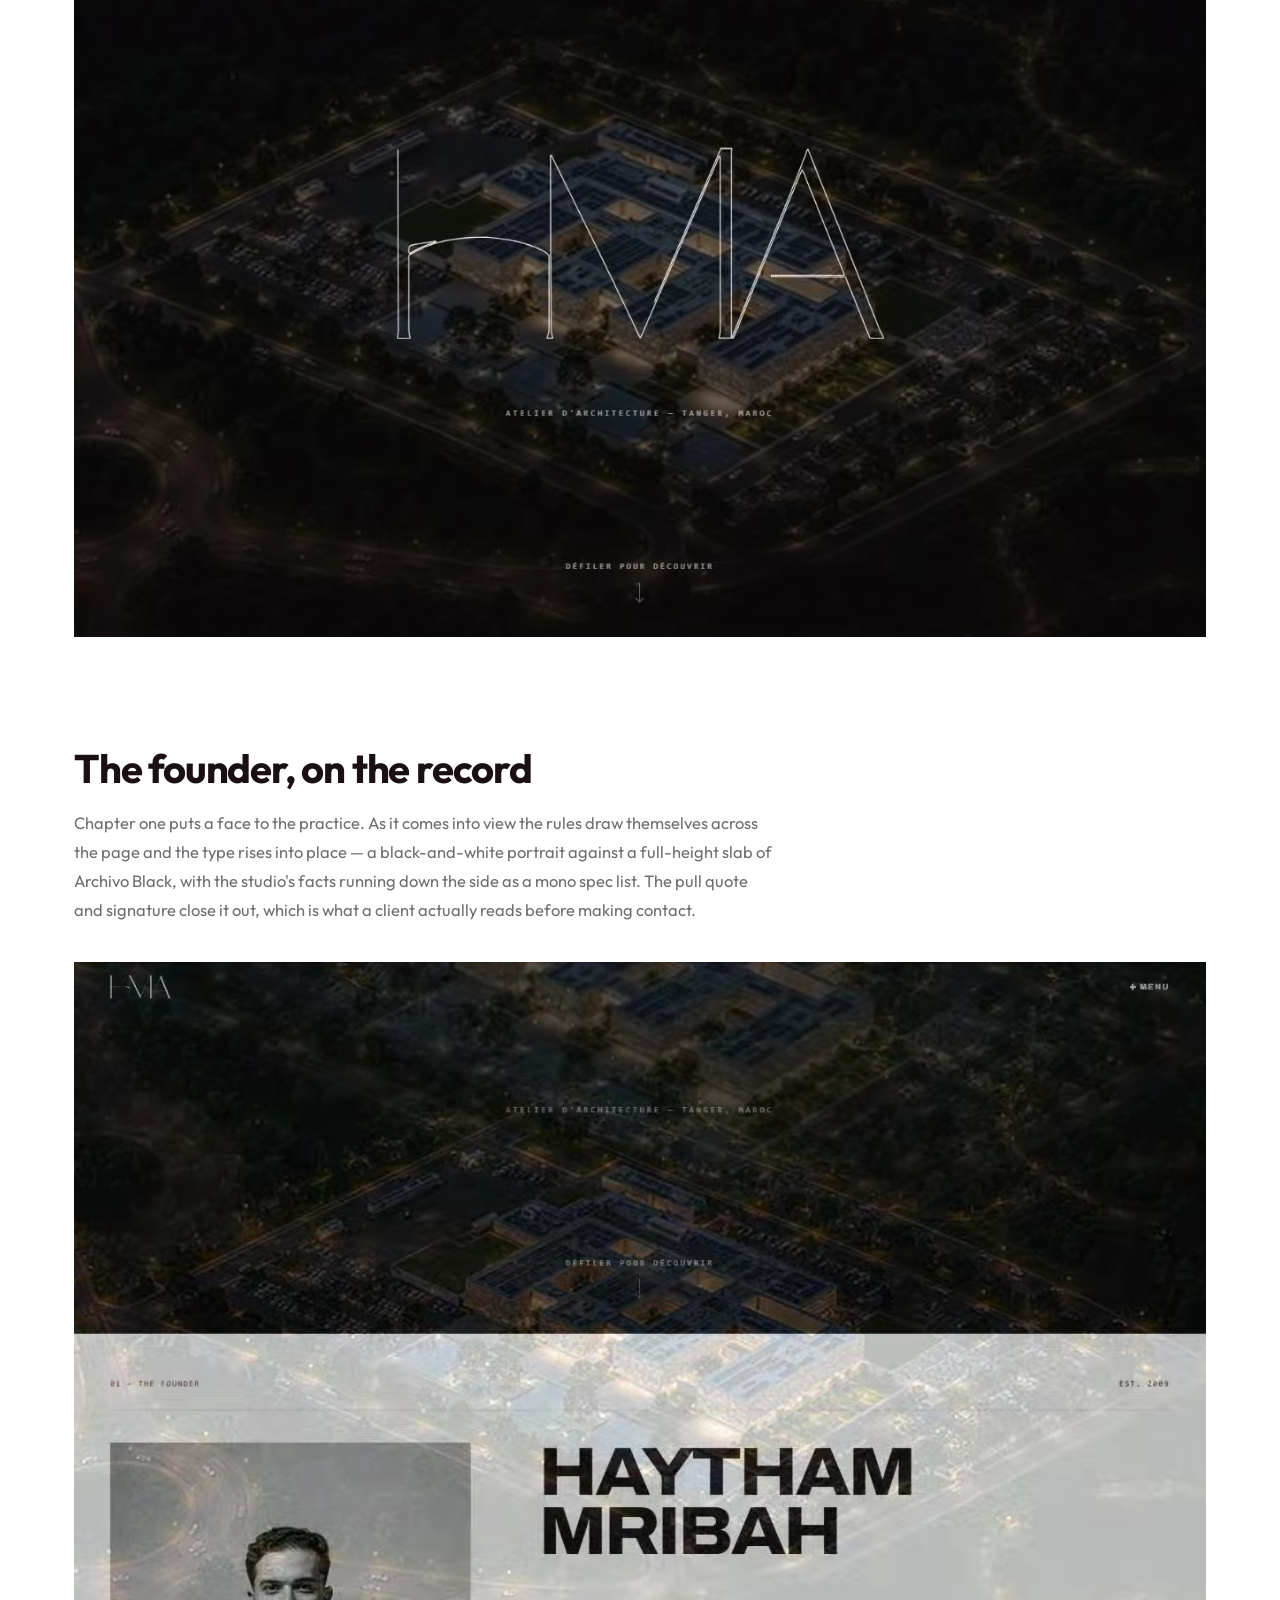
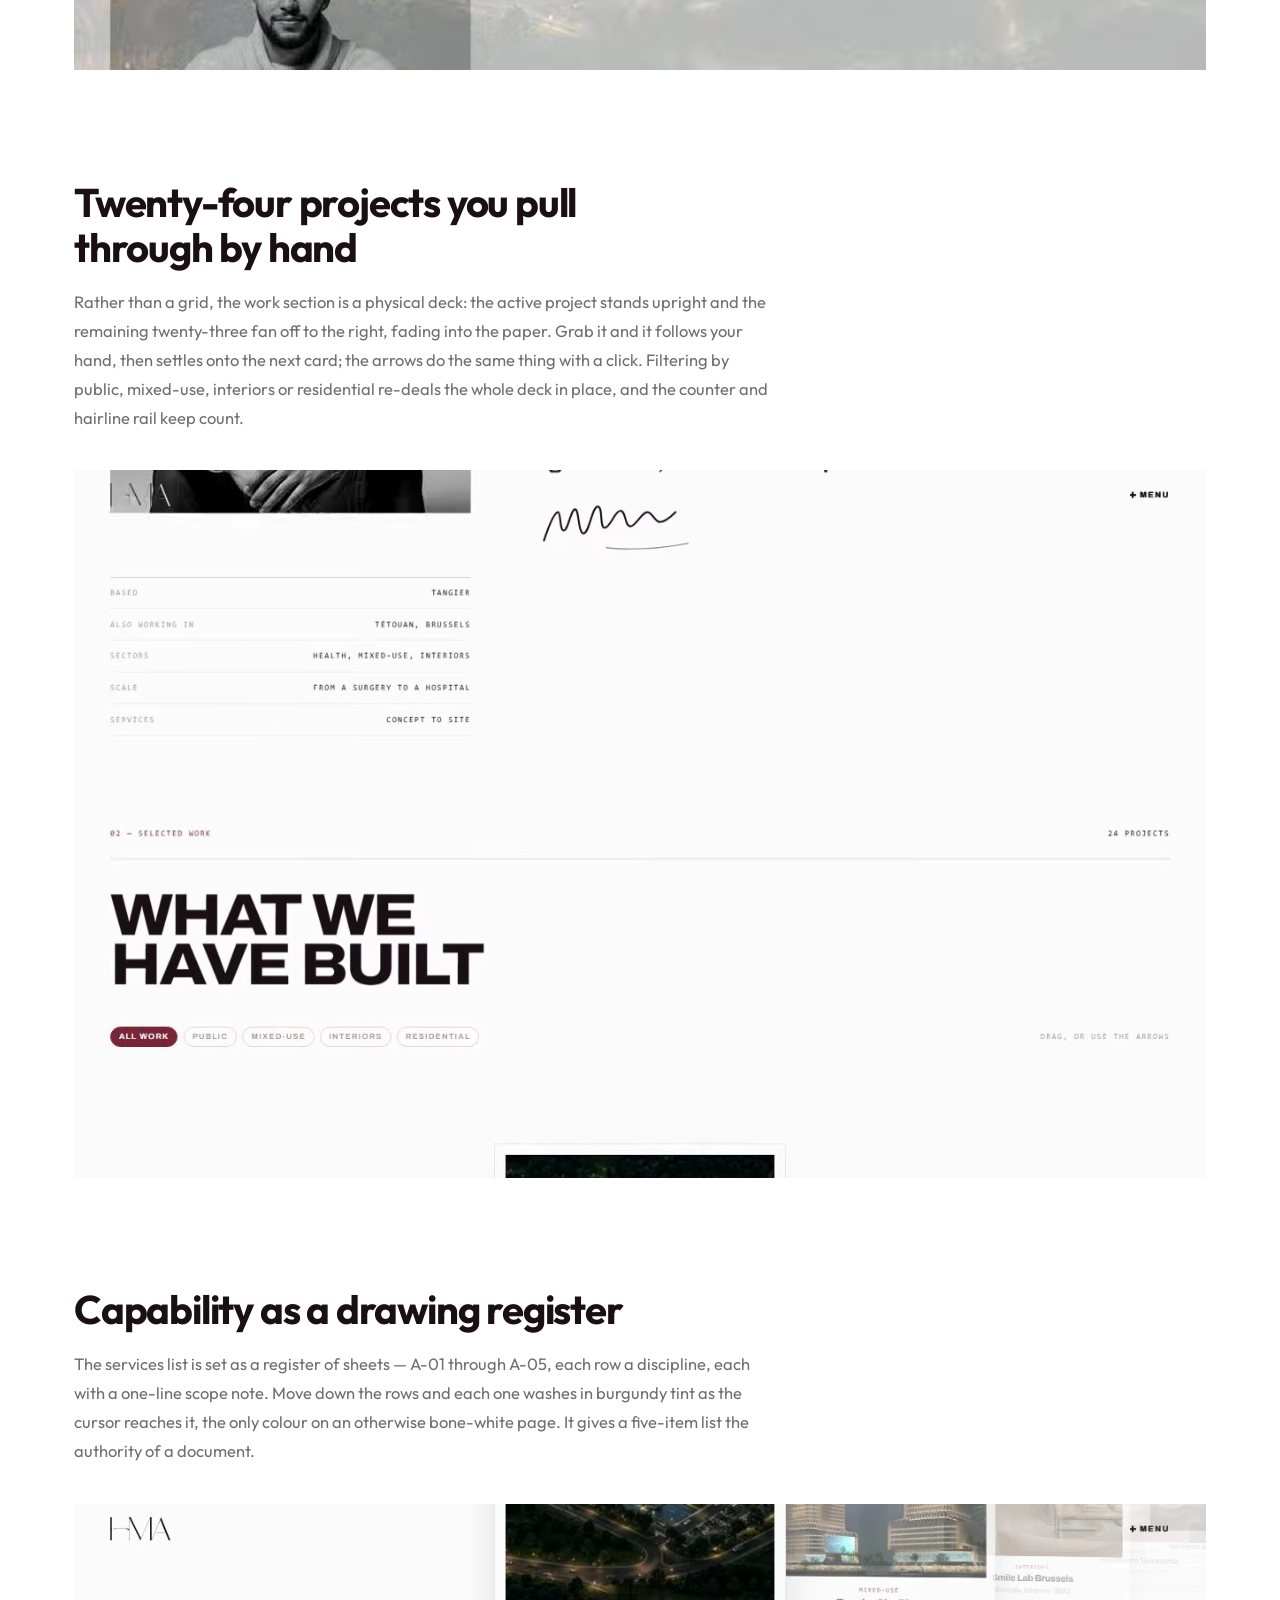
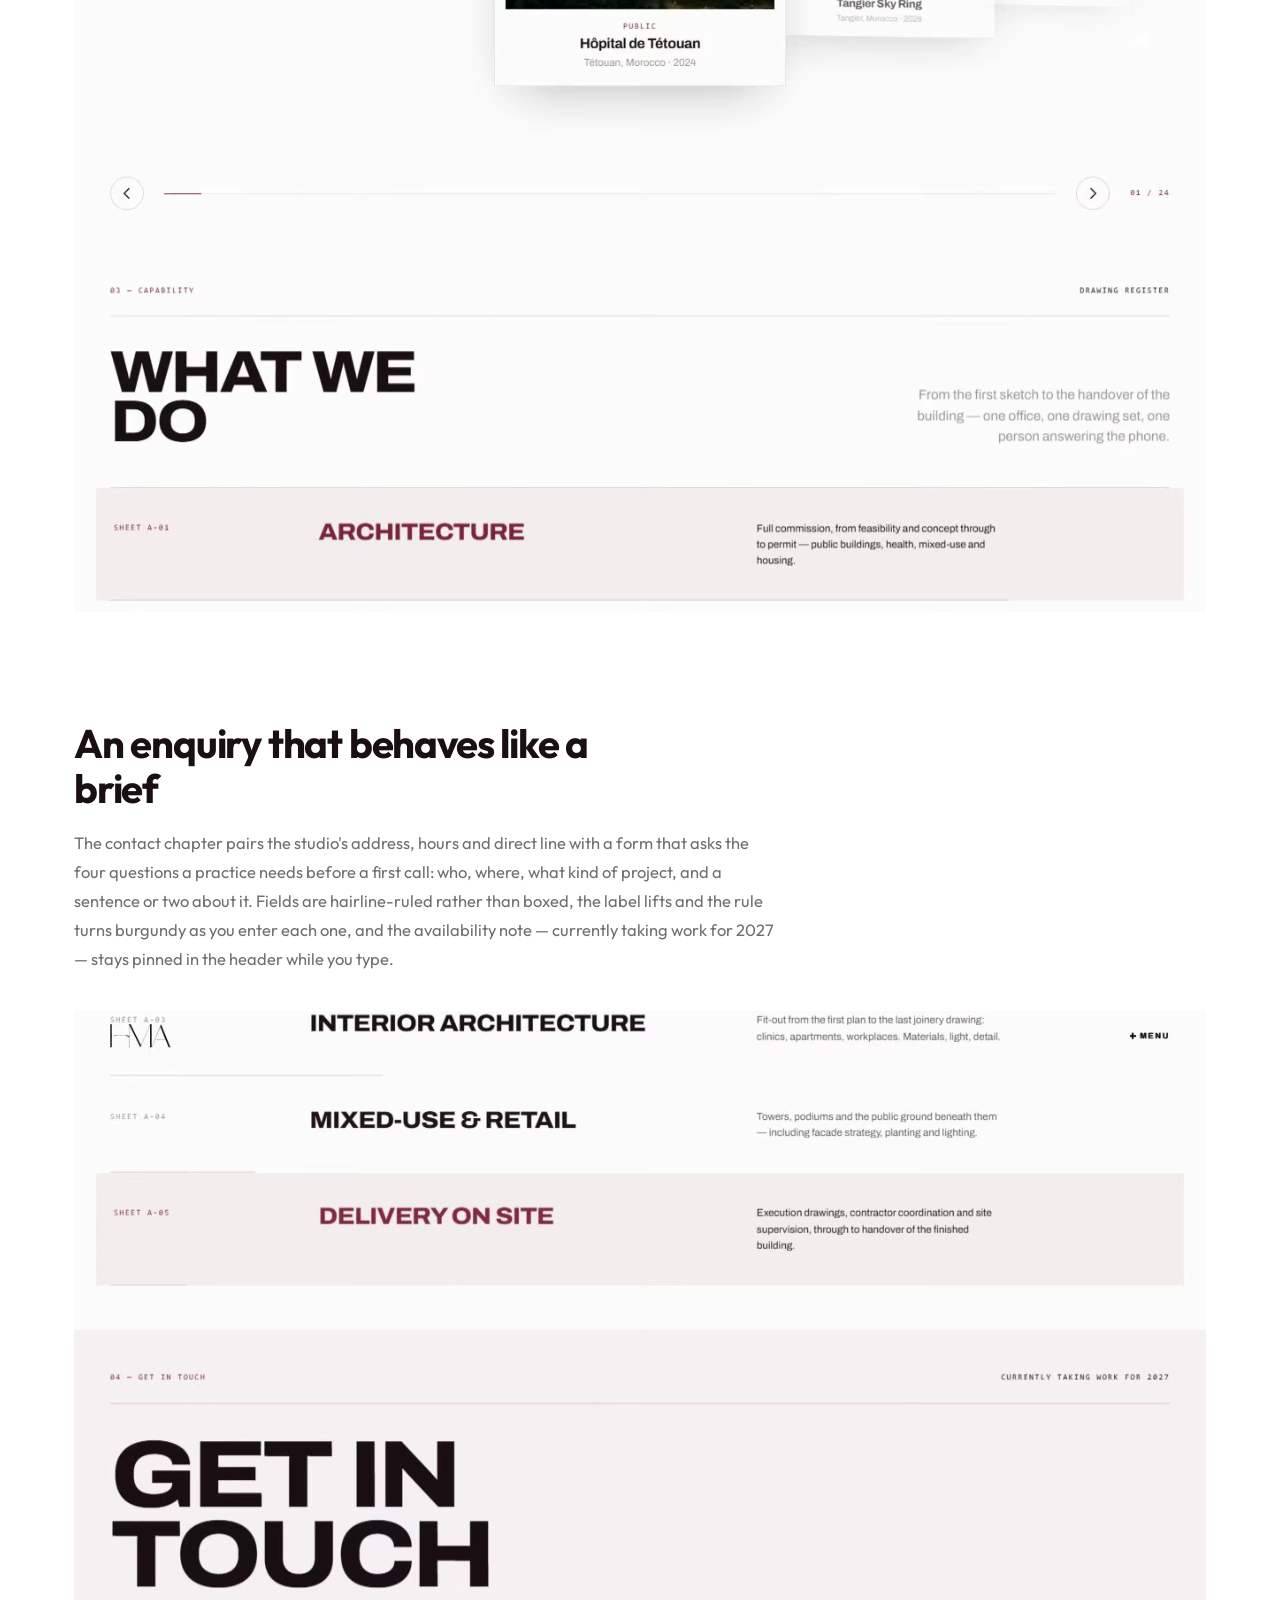
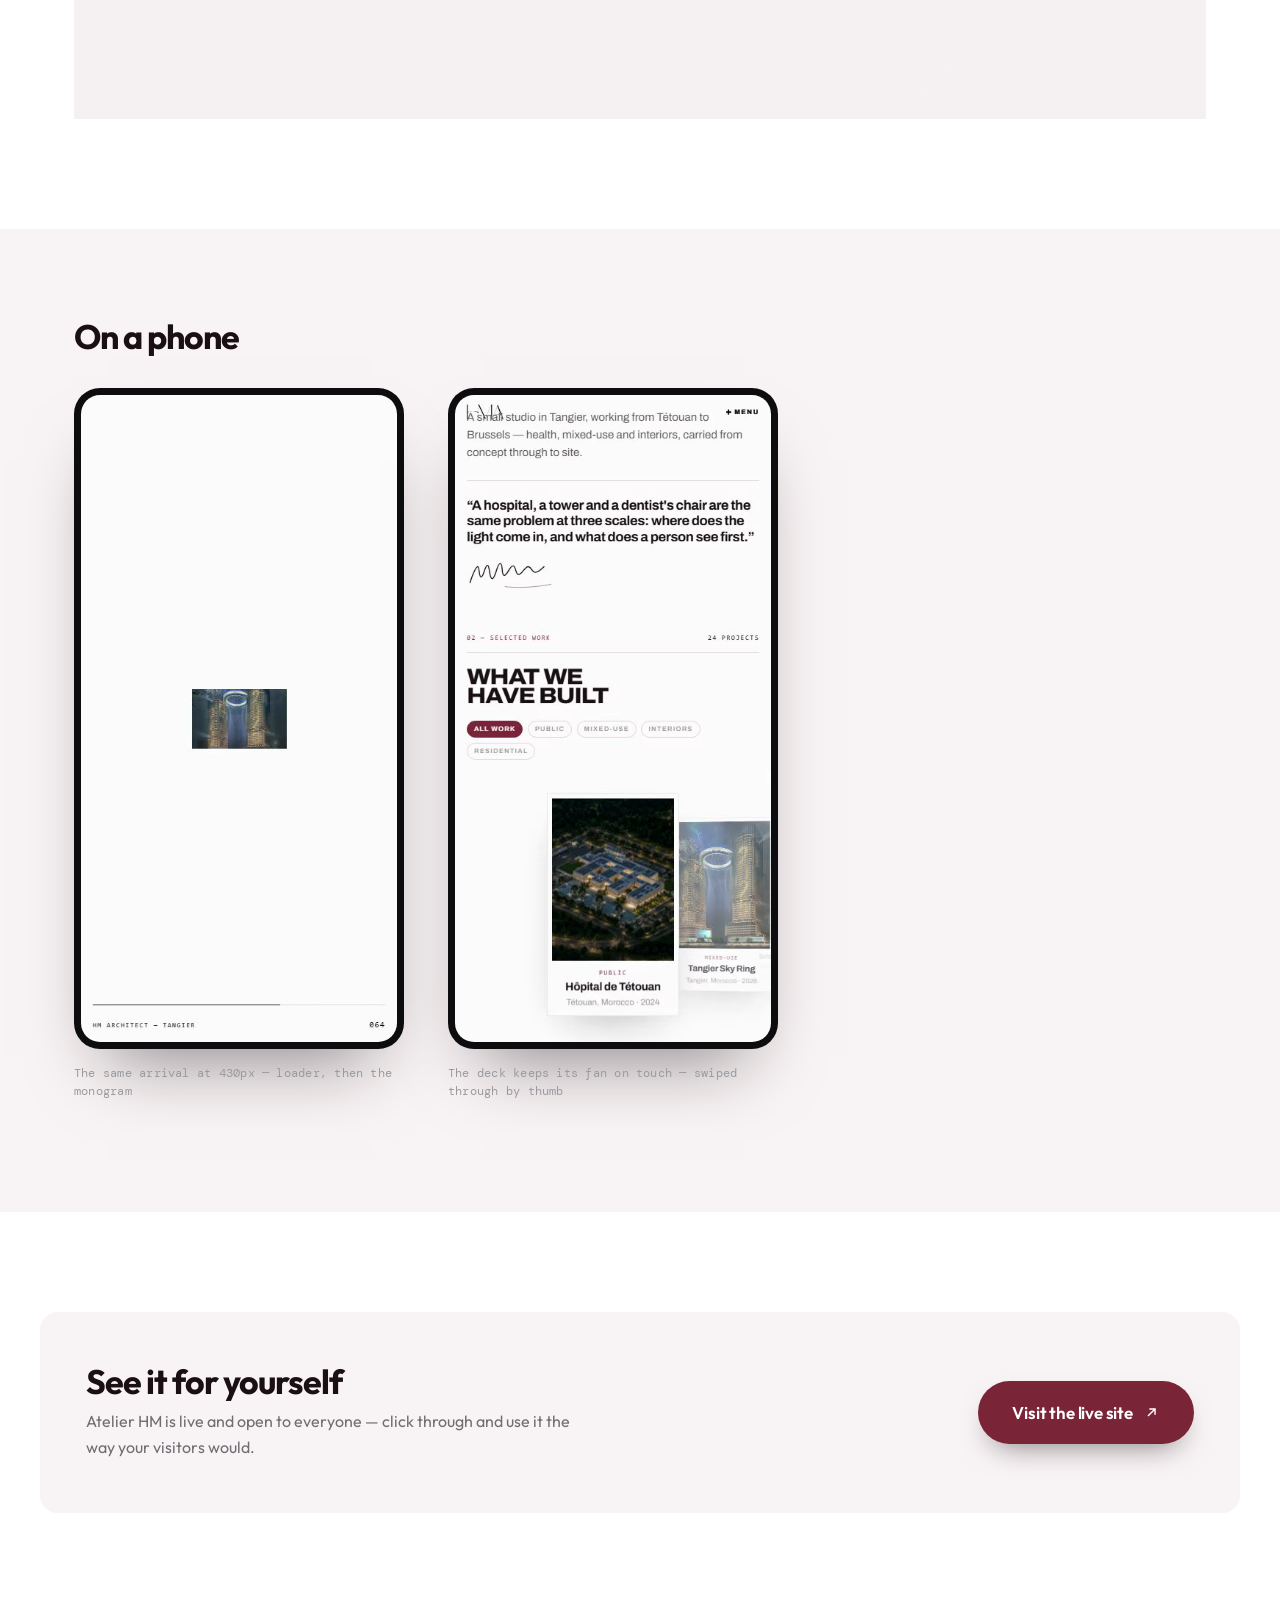
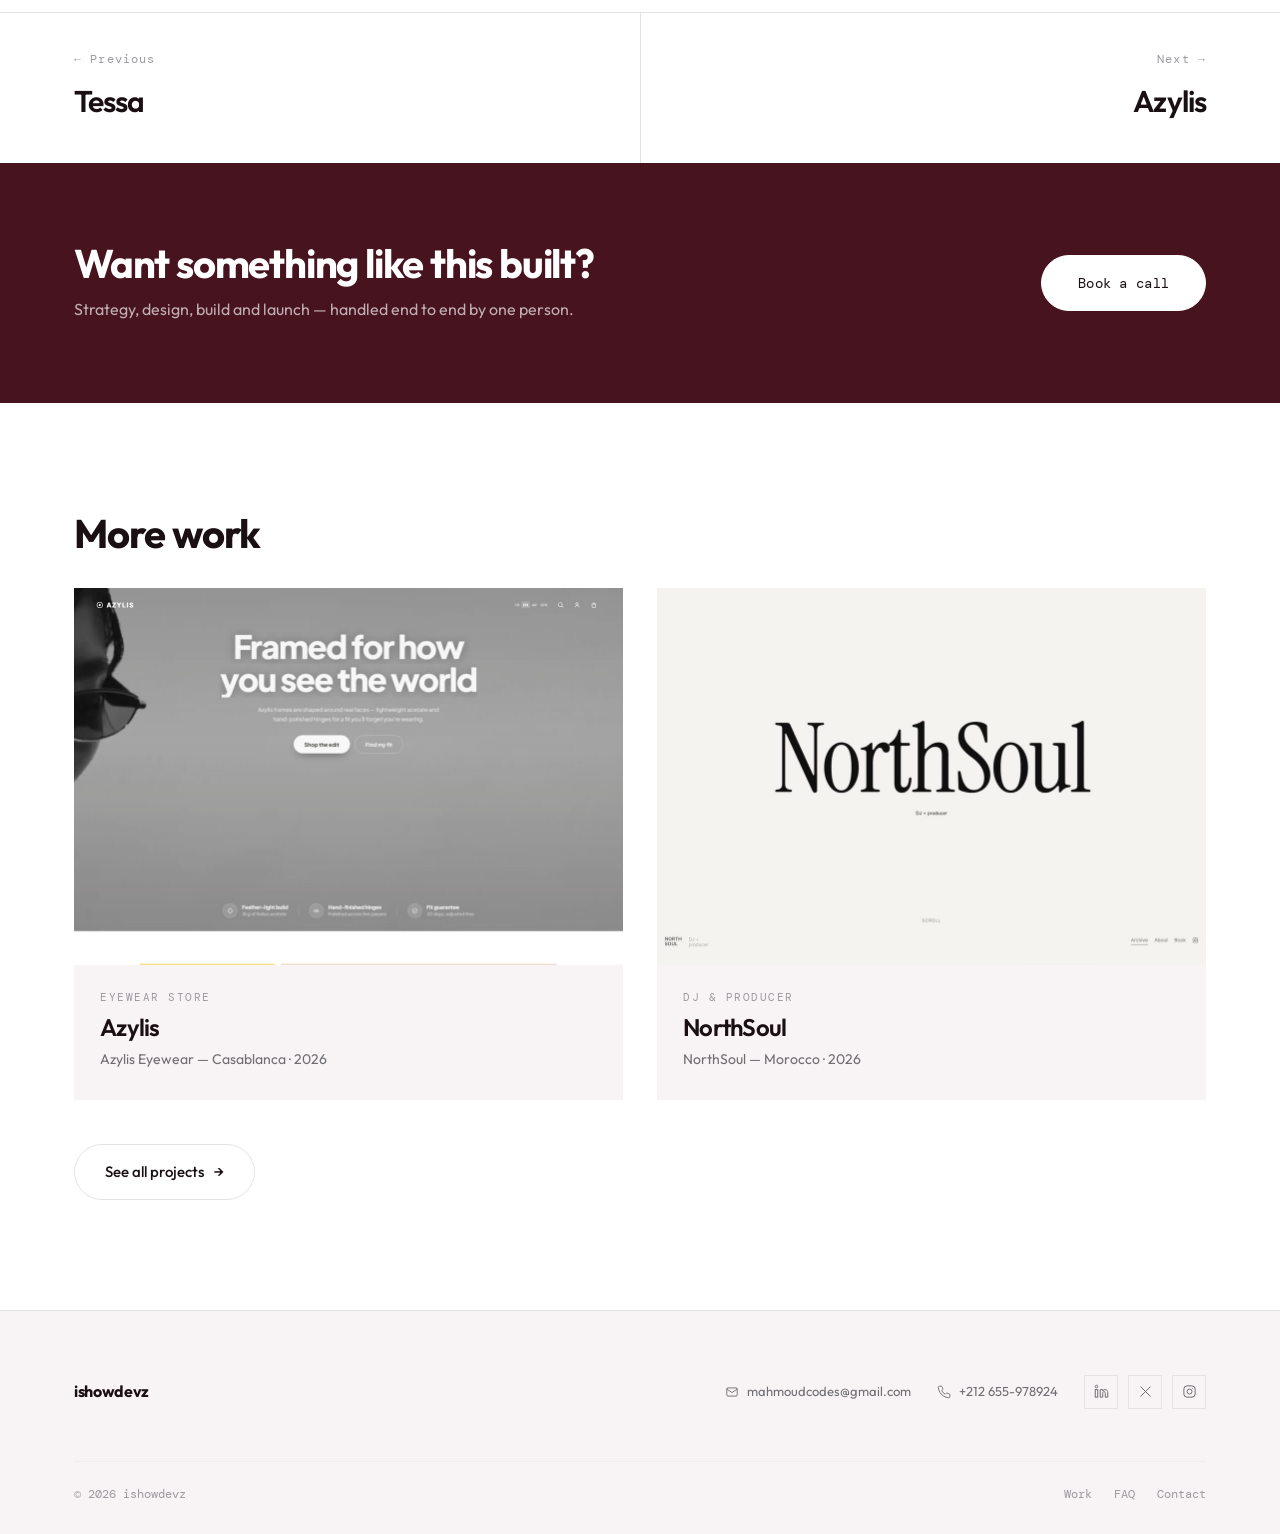
==== commit a6049f1b: "'new branding, new animation section'" ====
--- a/project.html
+++ b/project.html
@@ -3,7 +3,7 @@
 <head>
 <meta charset="UTF-8">
 <meta name="viewport" content="width=device-width, initial-scale=1.0">
-<title>Project — Mahmoud Hamidoun</title>
+<title>Project — ishowdevz</title>
 <link rel="preconnect" href="https://fonts.googleapis.com">
 <link rel="preconnect" href="https://fonts.gstatic.com" crossorigin>
 <link href="https://fonts.googleapis.com/css2?family=Outfit:wght@300;400;500;600;700&family=DM+Mono:wght@400;500&display=swap" rel="stylesheet">
@@ -20,6 +20,7 @@
       <a href="index.html#faq">FAQ</a>
       <a href="index.html#contact">Contact</a>
     </div>
+    <a href="index.html" class="nav-brand">ishowdevz</a>
     <a href="index.html#contact" class="btn btn-solid nav-cta">Start a project</a>
   </nav>
 </header>
@@ -31,7 +32,7 @@
 <footer>
   <div class="wrap">
     <div class="foot-top">
-      <a href="index.html" class="foot-brand">Mahmoud Hamidoun</a>
+      <a href="index.html" class="foot-brand">ishowdevz</a>
       <div class="foot-contact">
         <a href="mailto:mahmoudcodes@gmail.com" class="foot-mail">
           <svg viewBox="0 0 24 24" fill="none" stroke="currentColor" stroke-width="1.6" aria-hidden="true"><rect x="3" y="5" width="18" height="14" rx="2"/><path d="m3 7 9 6 9-6"/></svg>
@@ -49,7 +50,7 @@
       </div>
     </div>
     <div class="foot-bottom">
-      <span>© 2026 Mahmoud Hamidoun</span>
+      <span>© 2026 ishowdevz</span>
       <div class="foot-links">
         <a href="index.html#work">Work</a>
         <a href="index.html#faq">FAQ</a>
--- a/styles.css
+++ b/styles.css
@@ -83,97 +83,141 @@
 .btn:active{transform:translateY(-1px) scale(.98); transition-duration:.1s;}
 .btn[disabled]{opacity:.4; pointer-events:none;}
 
-/* ---------- nav (transparent, glass on scroll) ---------- */
+/* ---------- nav (transparent at top, white on scroll) — logo in the middle ---------- */
 header{
   position:fixed; top:0; left:0; right:0; z-index:120;
-  display:flex; justify-content:center;
-  padding:20px var(--pad);
-  pointer-events:none;
-}
-nav{
-  pointer-events:all;
-  display:inline-flex; align-items:center; gap:6px;
-  background:rgba(255,255,255,.78);
-  backdrop-filter:blur(18px) saturate(140%);
-  border:1px solid rgba(210,210,215,.8);
-  border-radius:18px;
-  padding:12px 12px 12px 28px;
+  background:transparent; border-bottom:1px solid transparent;
   transition:background .4s ease, border-color .4s ease, box-shadow .4s ease;
 }
-header.scrolled nav{
-  background:rgba(255,255,255,.95);
-  border-color:rgba(210,210,215,.9);
-  box-shadow:0 6px 28px -12px rgba(26,24,21,.2);
+header.scrolled{
+  background:#fff;
+  border-bottom-color:rgba(0,0,0,.06);
+  box-shadow:0 1px 0 rgba(0,0,0,.04);
+}
+header nav{
+  position:relative; pointer-events:all;
+  max-width:var(--maxw); margin:0 auto; padding:18px var(--pad);
+  display:flex; align-items:center; justify-content:space-between; gap:20px;
+  transition:padding .4s ease;
+}
+header.scrolled nav{padding-top:14px; padding-bottom:14px;}
+.nav-brand{
+  position:absolute; left:50%; top:50%; transform:translate(-50%, -50%);
+  font-family:var(--display); font-weight:800; font-size:23px; letter-spacing:-.06em; line-height:1;
+  color:var(--ink);
 }
 .nav-links{
-  display:flex; align-items:center; gap:4px;
-  font-family:var(--body); font-size:16px; color:var(--ink);
+  display:flex; align-items:center; gap:0;
+  font-family:var(--body); font-size:15px; color:rgba(0,0,0,.55);
 }
 .nav-links a{
-  padding:6px 14px; border-radius:100px; transition:background .2s, color .2s;
-}
-.nav-links a:hover{background:rgba(26,24,21,.07);}
+  padding:6px 14px; border-radius:100px; transition:color .2s, background .2s;
+}
+.nav-links a:hover{color:var(--ink); background:rgba(0,0,0,.04);}
 .nav-cta{
-  font-family:var(--body) !important; font-size:16px !important; font-weight:500 !important;
-  letter-spacing:0 !important; margin-left:6px;
+  font-family:var(--body) !important; font-size:15px !important; font-weight:500 !important;
+  letter-spacing:0 !important;
   background:var(--ink) !important; color:#fff !important; border:none !important;
-  border-radius:12px !important; padding:13px 26px !important;
-}
-.nav-cta:hover{transform:none !important; box-shadow:0 8px 20px -8px rgba(26,24,21,.5) !important;}
+  border-radius:100px !important; padding:11px 24px !important;
+  transition:opacity .25s ease, box-shadow .25s ease !important; transform:none !important;
+}
+.nav-cta:hover{opacity:.85; box-shadow:0 8px 18px -8px rgba(0,0,0,.45) !important; transform:none !important;}
 @media(max-width:760px){
-  header{padding:12px 16px;}
-  nav{padding:8px 8px 8px 16px; border-radius:14px;}
+  header nav{padding:14px var(--pad);}
   .nav-links{gap:0; font-size:13px;}
-  .nav-links a{padding:5px 10px;}
-  .nav-cta{font-size:13px !important; padding:10px 16px !important; border-radius:10px !important;}
-}
-
-/* ---------- hero (full-bleed video) ---------- */
+  .nav-links a{padding:5px 9px;}
+  .nav-brand{font-size:19px;}
+  .nav-cta{font-size:13px !important; padding:9px 18px !important;}
+}
+@media(max-width:560px){
+  .nav-brand{display:none;}   /* no room between the links and the button on a phone */
+}
+
+/* ---------- hero: a dotted field, a serif line, and the work down a corridor ---------- */
 .hero{
-  position:relative; min-height:100svh; background:var(--bg-2); display:flex; align-items:center;
-  padding:160px 0 110px; overflow:hidden; border-bottom:1px solid var(--line);
-}
-.hero-media{position:absolute; inset:0; z-index:0;}
-.hero-video{width:100%; height:100%; object-fit:cover; display:block;}
-/* keeps dark text readable over footage — raise the alphas if your video is busy */
-.hero-scrim{
-  position:absolute; inset:0;
-  background:
-    linear-gradient(to bottom, rgba(245,245,247,.92) 0%, rgba(245,245,247,.7) 45%, rgba(245,245,247,.97) 100%),
-    radial-gradient(ellipse at 50% 45%, rgba(245,245,247,.45), rgba(245,245,247,.88) 78%);
-}
-.hero-inner{position:relative; z-index:2; max-width:900px; text-align:center; margin:0 auto;}
-.hero .lede{margin-left:auto; margin-right:auto;}
-.hero-stats{display:flex; align-items:center; justify-content:center; gap:30px; margin:38px 0 36px;}
-.stat-num{font-family:var(--display); font-size:38px; font-weight:700; display:block; line-height:1;}
-.stat-label{font-family:var(--mono); font-size:11.5px; color:var(--muted); letter-spacing:.04em;}
-.rule{width:1px; height:38px; background:var(--line);}
-.hero-actions{display:flex; gap:14px; flex-wrap:wrap; justify-content:center; margin-top:34px;}
-@media(max-width:600px){.hero{padding:130px 0 90px;} .hero-stats{gap:22px;}}
-
-/* ---------- hero avatar + status bar ---------- */
-.hero-avatar{
-  position:relative; width:72px; height:72px; border-radius:50%; overflow:hidden;
-  border:2px solid rgba(26,24,21,.18); margin:0 auto 22px;
-  background:var(--surface);
-}
-.hero-avatar img{width:100%; height:100%; object-fit:cover; display:block;}
-.avatar-fallback{
-  position:absolute; inset:0; display:flex; align-items:center; justify-content:center;
-  font-family:var(--display); font-weight:700; font-size:20px; letter-spacing:-.02em; color:var(--muted);
-}
-.hero-status{
-  display:inline-flex; align-items:center; gap:28px; flex-wrap:wrap; justify-content:center;
-  margin-top:38px; padding:16px 28px;
-  border:1px solid var(--line); background:rgba(245,242,234,.72);
-  backdrop-filter:blur(8px); border-radius:14px;
-}
-.hero-status .status-item{display:inline-flex; align-items:center; gap:8px; font-size:13.5px; color:var(--muted);}
-.hero-status .status-item svg{width:14px; height:14px; stroke:var(--muted); flex-shrink:0;}
-.hero-status .dot{width:8px; height:8px; border-radius:50%; flex-shrink:0; background:var(--live); animation:ping 2.2s ease-out infinite;}
-.hero-status .status-cta{font-size:13.5px; font-weight:500; border-bottom:1px solid var(--ink); padding-bottom:1px; color:var(--ink); transition:opacity .2s; white-space:nowrap;}
-.hero-status .status-cta:hover{opacity:.6;}
-@media(max-width:560px){.hero-status{gap:14px; padding:14px 18px;} .hero-status .status-cta{display:none;}}
+  position:relative; height:100svh; min-height:680px; max-height:1000px; overflow:hidden;
+  background:var(--bg); border-bottom:1px solid var(--line);
+}
+.hz-title{
+  position:absolute; left:50%; top:13.5%; transform:translateX(-50%); z-index:3; margin:0;
+  font-family:var(--display); font-weight:500;
+  font-size:clamp(32px, 4.2vw, 58px); line-height:1.08; letter-spacing:-.035em;
+  text-align:center; color:var(--ink); white-space:nowrap;
+  animation:hz-fade .9s ease .1s both;
+}
+.hz-lede{
+  position:absolute; left:50%; top:67%; transform:translateX(-50%); z-index:3; margin:0;
+  font-size:clamp(14px, 1.1vw, 16.5px); line-height:1.55; letter-spacing:-.005em; color:var(--muted);
+  text-align:center; white-space:nowrap;
+  animation:hz-fade .9s ease 1.3s both;
+}
+
+/* the button */
+.hz-prompt{
+  position:absolute; left:50%; top:81%; transform:translateX(-50%); z-index:3;
+  display:inline-flex; align-items:center; gap:14px;
+  padding:9px 9px 9px 26px; border-radius:100px;
+  background:var(--ink); color:#fff; font-size:15px; font-weight:500; letter-spacing:-.01em;
+  box-shadow:0 22px 48px -22px rgba(0,0,0,.6);
+  animation:hz-fade .9s ease 1.5s both;
+  transition:box-shadow .25s ease;
+}
+.hz-prompt:hover{box-shadow:0 26px 52px -22px rgba(0,0,0,.7);}
+.hz-prompt i{
+  width:34px; height:34px; border-radius:50%; display:grid; place-items:center; flex:none;
+  background:rgba(255,255,255,.12); color:#fff; transition:background .2s, transform .25s ease;
+}
+.hz-prompt:hover i{background:rgba(255,255,255,.2); transform:translateX(2px);}
+.hz-prompt i svg{width:16px; height:16px;}
+
+/* ---- the corridor ----
+   Each slot is placed by hand in one 3D space (measured off the reference):
+   the end card sits far down the corridor, the edge cards right by the camera,
+   turning to face inward as they come. Perspective does the sizing.
+   --k scales the whole world and the lens together for smaller screens. */
+.hero{--k:1;}
+.hz-tunnel{
+  position:absolute; inset:0; z-index:2; pointer-events:none;
+  perspective:calc(900px * var(--k)); perspective-origin:50% 50%;
+}
+.hz-ring{
+  position:absolute; left:50%; top:50%; width:0; height:0;
+  transform-style:preserve-3d;
+  animation:hz-sway 14s ease-in-out infinite alternate;
+}
+.slot{
+  position:absolute; left:0; top:0; transform-style:preserve-3d;
+  transform:scale3d(var(--k), var(--k), var(--k)) translate3d(var(--x), 0, var(--z)) rotateY(var(--ry));
+}
+.card{
+  position:absolute; left:50%; top:50%; width:var(--w); height:var(--h);
+  transform:translate(-50%, -50%); margin:0; overflow:hidden; border-radius:6px;
+  background:#d8d8dc; box-shadow:0 30px 60px -30px rgba(0,0,0,.5);
+  --an:max(calc(var(--i) / 6), calc(var(--i) / -6));
+  animation:hz-card .9s cubic-bezier(.2,.8,.2,1) calc(.25s + var(--an) * .7s) both;
+}
+.card img{width:100%; height:100%; object-fit:cover; object-position:top; display:block;}
+
+@keyframes hz-card{
+  from{opacity:0; transform:translate(-50%, -50%) scale(.85);}
+  to{opacity:1; transform:translate(-50%, -50%) scale(1);}
+}
+@keyframes hz-sway{from{transform:rotateY(-1.4deg);} to{transform:rotateY(1.4deg);}}
+@keyframes hz-fade{from{opacity:0; transform:translate(-50%, 12px);} to{opacity:1; transform:translate(-50%, 0);}}
+
+@media(max-width:1180px){.hero{--k:.82;}}
+@media(max-width:900px){.hero{--k:.66;}}
+@media(max-width:760px){
+  .hero{min-height:640px; --k:.5;}
+  .hz-title{white-space:normal; width:92%; font-size:clamp(30px, 8.4vw, 44px); top:11%;}
+  .hz-lede{white-space:normal; width:88%; top:66%; font-size:14px;}
+  .hz-lede br{display:none;}
+}
+@media(max-width:480px){.hero{--k:.4;}}
+@media(prefers-reduced-motion:reduce){
+  .hz-title,.hz-lede,.hz-prompt,.card{animation:none;}
+  .hz-ring{animation:none;}
+}
 
 /* ---------- section heads ---------- */
 .sec-head{margin-bottom:52px; max-width:640px; text-align:center; margin-left:auto; margin-right:auto;}
@@ -265,39 +309,77 @@
 .tile{
   position:relative; display:flex; flex-direction:column; text-align:center; cursor:pointer;
   background:var(--bg-2); overflow:hidden;
-  padding:44px 24px 0; min-height:430px;
+  padding:34px 18px 0;
   transition:transform .4s cubic-bezier(.2,.8,.2,1);
 }
 .tile:hover{transform:translateY(-4px);}
 .tile.dark{background:var(--dark); color:#f5f5f7;}
-.tile-eyebrow{font-family:var(--mono); font-size:11px; letter-spacing:.14em; text-transform:uppercase; color:var(--dim); margin-bottom:10px;}
+.tile-eyebrow{font-family:var(--mono); font-size:11px; letter-spacing:.14em; text-transform:uppercase; color:var(--dim); margin-bottom:8px;}
 .tile.dark .tile-eyebrow{color:#8e8e93;}
-.tile h3{font-size:30px; font-weight:600; letter-spacing:-.03em; margin-bottom:8px;}
-.tile-sub{font-size:15px; color:var(--muted); max-width:34ch; margin:0 auto;}
-.tile.dark .tile-sub{color:#a1a1a6;}
-.tile-actions{display:flex; gap:10px; justify-content:center; margin:20px 0 30px;}
-.pill{
-  font-size:13px; font-weight:500; padding:8px 18px; border-radius:100px;
-  border:1px solid var(--ink); background:var(--ink); color:#fff; transition:all .25s ease;
-}
-.pill-ghost{background:transparent; color:var(--ink);}
-.pill:hover{opacity:.75;}
-.tile.dark .pill{background:#f5f5f7; color:var(--dark); border-color:#f5f5f7;}
-.tile.dark .pill-ghost{background:transparent; color:#f5f5f7;}
+.tile h3{font-size:30px; font-weight:600; letter-spacing:-.03em; margin-bottom:10px;}
+.tile-more{
+  display:inline-flex; align-items:center; align-self:center; gap:6px; margin-bottom:26px;
+  font-size:13px; color:var(--muted); transition:color .25s ease;
+}
+.tile-more i{font-style:normal; transition:transform .25s ease;}
+.tile:hover .tile-more{color:var(--ink);}
+.tile:hover .tile-more i{transform:translateX(3px);}
+.tile.dark .tile-more{color:#8e8e93;}
+.tile.dark:hover .tile-more{color:#f5f5f7;}
 .tile-art{margin-top:auto; width:100%; overflow:hidden;}
 .tile-art img{width:100%; display:block; object-fit:contain;}
 .tile-art svg{width:100%; display:block;}
 
+/* --- live preview: the real site scrolling itself inside a browser frame --- */
+.tile-live{padding-bottom:0;}
+.tp{
+  width:100%; margin:0 auto; border-radius:10px 10px 0 0;
+  background:#fff; border:1px solid var(--line); border-bottom:0;
+  box-shadow:0 30px 60px -30px rgba(20,10,14,.4);
+  overflow:hidden; transform:translateY(0); transition:transform .5s cubic-bezier(.2,.8,.2,1);
+}
+.tile.dark .tp{border-color:rgba(255,255,255,.14); background:#141416;}
+.tile-live:hover .tp{transform:translateY(-6px);}
+.tp-bar{
+  display:flex; align-items:center; gap:5px; padding:0 12px; height:26px;
+  background:var(--surface-2); border-bottom:1px solid var(--line-soft);
+}
+.tile.dark .tp-bar{background:#1c1c1f; border-bottom-color:rgba(255,255,255,.08);}
+.tp-bar i{width:6px; height:6px; border-radius:50%; background:var(--line); flex:none;}
+.tp-url{
+  margin-left:10px; font-family:var(--mono); font-size:9.5px; letter-spacing:.04em;
+  color:var(--dim); white-space:nowrap; overflow:hidden;
+}
+.tp-load{height:2px; background:var(--line-soft); overflow:hidden;}
+.tp-load b{display:block; height:100%; width:0; background:#7A2438; transition:width .2s linear;}
+.tp-screen{position:relative; aspect-ratio:16/10; overflow:hidden; background:#0d0d0f;}
+.tp-video{width:100%; height:100%; display:block; object-fit:cover;}
+.tp-glare{
+  position:absolute; inset:0; pointer-events:none;
+  background:linear-gradient(105deg, transparent 42%, rgba(255,255,255,.22) 50%, transparent 58%);
+  background-size:260% 100%; animation:tp-glare 14s ease-in-out infinite;
+}
+@keyframes tp-glare{
+  0%,62%{background-position:140% 0;} 90%,100%{background-position:-40% 0;}
+}
+.tile-live:not(.in) .tp-glare{animation-play-state:paused;}
+
+@media(prefers-reduced-motion:reduce){
+  .tp-glare{animation:none;}
+  .tp-load b{width:100%;}
+}
+
 /* --- horizontal rail --- */
-.rail-wrap{position:relative; margin:2px 0 0;}
+.rail-wrap{position:relative; margin:2px 0 0; overflow:hidden;}
 .rail{
   display:flex; gap:2px; overflow-x:auto; scroll-snap-type:x mandatory;
-  padding:0 max(var(--pad), calc((100vw - var(--maxw)) / 2));
+  overscroll-behavior-x:contain;
+  padding:0;
   scrollbar-width:none;
 }
 .rail::-webkit-scrollbar{display:none;}
 .rail-card{
-  position:relative; flex:0 0 300px; scroll-snap-align:start; cursor:pointer;
+  position:relative; flex:0 0 300px; scroll-snap-align:start; scroll-snap-stop:always; cursor:pointer;
   overflow:hidden; background:var(--bg-2); aspect-ratio:3/4;
   transition:transform .35s cubic-bezier(.2,.8,.2,1);
 }
@@ -430,9 +512,6 @@
 }
 .reveal.in{opacity:1; transform:none; filter:blur(0);}
 
-/* hero arrives on load, a beat at a time */
-.hero .reveal{transform:translateY(46px) scale(.96); filter:blur(12px);}
-.hero .reveal.in{transform:none; filter:blur(0);}
 
 /* work tiles / rail cards / grid cards fade up as they enter */
 .tile,.rail-card,.faq-item{
@@ -465,86 +544,183 @@
    CASE STUDY PAGE
    ========================================================= */
 .case-page{background:var(--bg);}
-.case-hero{padding:170px 0 0; text-align:center;}
-.case-back{
-  display:inline-block; font-family:var(--mono); font-size:12.5px; color:var(--muted);
-  margin-bottom:26px; transition:color .2s;
-}
-.case-back:hover{color:var(--ink);}
-.case-hero h1{font-size:clamp(38px,6vw,74px); letter-spacing:-.035em; margin-bottom:24px;}
-.case-summary{max-width:70ch; margin:0 auto; color:var(--muted); font-size:17px; line-height:1.7;}
-
-.case-meta{
-  display:flex; justify-content:center; flex-wrap:wrap; gap:60px; margin:52px auto 0; text-align:center;
-}
-.case-meta > div{display:flex; flex-direction:column; gap:6px;}
-.meta-label{font-size:13px; color:var(--dim);}
-.meta-value{font-size:19px; font-weight:500; letter-spacing:-.01em;}
-@media(max-width:640px){.case-meta{gap:28px;} .meta-value{font-size:16px;}}
-
-/* cover + rotating live-link badge */
-.case-cover-wrap{position:relative; margin-top:64px;}
-.case-cover{overflow:hidden; border-radius:4px;}
-.case-cover img,.case-cover svg{width:100%; display:block;}
-.live-badge{
-  position:absolute; top:-34px; right:calc(var(--pad) - 10px); width:110px; height:110px;
-  display:flex; align-items:center; justify-content:center; color:#fff;
-  background:var(--ink); border-radius:50%; z-index:3;
-  transition:transform .35s cubic-bezier(.2,.8,.2,1);
-}
-.live-badge:hover{transform:scale(1.07);}
-.live-badge svg{position:absolute; inset:0; width:100%; height:100%; animation:spin 14s linear infinite;}
-@keyframes spin{to{transform:rotate(360deg);}}
-.live-badge-play{font-size:15px; line-height:1;}
-@media(max-width:640px){.live-badge{width:84px; height:84px; top:-26px;}}
-
-/* alternating story blocks */
-.case-block{padding:110px 0 0;}
-.case-block-head{text-align:center; max-width:820px; margin:0 auto 46px;}
-.case-block-head h2{font-size:clamp(26px,3.4vw,40px); letter-spacing:-.03em; margin-bottom:18px;}
-.case-block-head p{color:var(--muted); font-size:16.5px; line-height:1.7; max-width:68ch; margin:0 auto;}
-.case-shot{overflow:hidden; border-radius:4px;}
-.case-shot img,.case-shot svg{width:100%; display:block;}
-
-/* brand panel */
-.case-brand{padding:110px 0 0;}
-.brand-panel{
-  display:grid; grid-template-columns:1fr 1fr; gap:40px; align-items:center;
-  padding:64px 48px; border-radius:4px; color:#fff; text-align:center;
-  background:linear-gradient(125deg, #4a6b2a 0%, #1d1d1f 45%, #1d3f52 100%);
-}
-@media(max-width:820px){.brand-panel{grid-template-columns:1fr; padding:44px 26px;}}
-.brand-label{font-size:13px; color:rgba(255,255,255,.6); display:block; margin-bottom:16px;}
-.brand-font{font-size:clamp(30px,4.6vw,54px); font-weight:300; letter-spacing:-.02em; line-height:1.1;}
-.brand-sub{font-size:13px; color:rgba(255,255,255,.55); display:block; margin-top:12px;}
-.swatches{display:flex; flex-wrap:wrap; gap:10px; justify-content:center;}
-.swatch{
-  display:inline-flex; align-items:center; gap:10px; padding:6px 16px 6px 6px;
-  border-radius:100px; background:rgba(255,255,255,.14); backdrop-filter:blur(6px);
-  font-family:var(--mono); font-size:12px; color:#fff;
-}
-.swatch span{width:26px; height:26px; border-radius:50%; display:block; border:1px solid rgba(255,255,255,.3);}
-
-/* contact block */
-.case-cta{padding:120px 0 0; text-align:center;}
-.case-cta h2{font-size:clamp(30px,4.6vw,54px); letter-spacing:-.03em; margin-bottom:18px;}
-.case-cta p{color:var(--muted); max-width:56ch; margin:0 auto 34px; font-size:16.5px;}
-
-/* other projects */
-.case-others{padding:120px 0 110px; text-align:center;}
-.case-others h2{font-size:clamp(34px,5.4vw,64px); letter-spacing:-.035em; margin-bottom:16px;}
-.others-sub{color:var(--muted); max-width:56ch; margin:0 auto 52px; font-size:16.5px;}
-.others-grid{display:grid; grid-template-columns:1fr 1fr; gap:34px; text-align:left;}
-@media(max-width:760px){.others-grid{grid-template-columns:1fr;}}
-.other-card{display:block;}
-.other-art{overflow:hidden; border-radius:4px; transition:transform .4s cubic-bezier(.2,.8,.2,1);}
-.other-card:hover .other-art{transform:translateY(-6px);}
-.other-art img,.other-art svg{width:100%; display:block;}
-.other-foot{display:flex; justify-content:space-between; align-items:baseline; gap:16px; padding-top:16px;}
-.other-name{font-size:17px; font-weight:500;}
-.other-year{font-size:15px; color:var(--muted);}
-
-@media(prefers-reduced-motion: reduce){
-  .live-badge svg{animation:none;}
-  .other-card:hover .other-art,.live-badge:hover{transform:none;}
-}+.btn-invert{background:#fff; color:var(--ink); border-color:#fff;}
+.btn-invert:hover{box-shadow:0 16px 34px -14px rgba(0,0,0,.5);}
+
+/* ---------- intro: left-weighted, spec list on the right ---------- */
+.cs-intro{padding:150px 0 0;}
+.cs-crumb{
+  display:flex; align-items:center; gap:10px; margin-bottom:44px;
+  font-family:var(--mono); font-size:12px; color:var(--dim);
+}
+.cs-crumb a{transition:color .2s;}
+.cs-crumb a:hover{color:var(--ink);}
+.cs-intro-grid{display:grid; grid-template-columns:1.35fr .65fr; gap:70px; align-items:start;}
+@media(max-width:900px){.cs-intro-grid{grid-template-columns:1fr; gap:44px;}}
+.cs-tag{
+  display:inline-block; font-family:var(--mono); font-size:11px; letter-spacing:.16em;
+  text-transform:uppercase; color:var(--dim); margin-bottom:20px;
+}
+.cs-intro h1{font-size:clamp(42px,7vw,88px); letter-spacing:-.04em; line-height:.98; margin-bottom:26px;}
+.cs-lede{color:var(--muted); font-size:18px; line-height:1.65; max-width:56ch; margin-bottom:26px;}
+.cs-live-wrap{display:flex; align-items:center; gap:18px; flex-wrap:wrap;}
+.cs-live{
+  display:inline-flex; align-items:center; gap:10px;
+  font-size:16px; font-weight:600; letter-spacing:-.01em;
+  padding:15px 28px; border-radius:100px;
+  background:var(--accent, var(--ink)); color:#fff;
+  box-shadow:0 14px 30px -14px rgba(20,10,14,.55);
+  transition:transform .25s ease, box-shadow .25s ease, opacity .2s;
+}
+.cs-live svg{width:17px; height:17px; transition:transform .25s ease;}
+.cs-live:hover{transform:translateY(-2px); box-shadow:0 20px 38px -16px rgba(20,10,14,.6);}
+.cs-live:hover svg{transform:translate(2px,-2px);}
+.cs-live-host{font-family:var(--mono); font-size:12.5px; color:var(--dim);}
+.cs-live-lg{font-size:17px; padding:18px 34px;}
+
+/* ---------- a second, unmissable way through to the real thing ---------- */
+.cs-visit{padding:0 0 100px;}
+.cs-visit-inner{
+  display:flex; align-items:center; justify-content:space-between; gap:36px; flex-wrap:wrap;
+  padding:52px 46px; border-radius:18px; background:var(--bg-2);
+}
+@media(max-width:700px){.cs-visit-inner{padding:36px 26px;}}
+.cs-visit h2{font-size:clamp(24px,2.8vw,34px); letter-spacing:-.03em; margin-bottom:10px;}
+.cs-visit p{color:var(--muted); font-size:16px; max-width:46ch;}
+
+.cs-spec{display:flex; flex-direction:column; border-top:1px solid var(--line);}
+.cs-spec > div{
+  display:flex; justify-content:space-between; gap:20px; align-items:baseline;
+  padding:16px 0; border-bottom:1px solid var(--line);
+}
+.cs-spec dt{font-size:13px; color:var(--dim); flex-shrink:0;}
+.cs-spec dd{font-size:14.5px; font-weight:500; text-align:right; letter-spacing:-.01em;}
+
+/* ---------- opener: the whole site, stood up as two panels ---------- */
+.cs-poster{
+  position:relative; overflow:hidden; margin-top:80px;
+  padding:64px 0 72px;
+  background:linear-gradient(112deg,
+    var(--accent-deep, #26262b) 0%,
+    var(--accent, #4c4c55) 18%,
+    #a9a9b1 54%,
+    #e6e6ea 100%);
+}
+/* a little grain, so the gradient reads as a photograph rather than a fill */
+.cs-poster::after{
+  content:''; position:absolute; inset:0; pointer-events:none; opacity:.4;
+  mix-blend-mode:overlay;
+  background-image:url("data:image/svg+xml;utf8,<svg xmlns='http://www.w3.org/2000/svg' width='160' height='160'><filter id='n'><feTurbulence type='fractalNoise' baseFrequency='.85' numOctaves='3'/></filter><rect width='160' height='160' filter='url(%23n)' opacity='.55'/></svg>");
+}
+.poster-inner{
+  position:relative; display:flex; justify-content:center; align-items:flex-start;
+  padding:0 var(--pad);
+}
+/* each panel carries one half of the page at full length, so the two of
+   them together show the whole site */
+.poster-panel{
+  position:relative; flex:none; width:min(34%, 430px);
+  background:#fff; box-shadow:0 46px 90px -34px rgba(12,8,10,.62);
+}
+.poster-panel img,.poster-panel svg{width:100%; height:auto; display:block;}
+.panel-back{transform:rotate(-1.1deg); z-index:1; margin-top:52px;}
+.panel-front{margin-left:-34px; transform:rotate(1.1deg); z-index:2;}
+@media(max-width:760px){
+  .cs-poster{margin-top:56px; padding:44px 0 50px;}
+  .poster-panel{width:min(46%, 260px);}
+  .panel-back{margin-top:34px;}
+  .panel-front{margin-left:-20px;}
+}
+
+/* ---------- chapters: title, then copy, then the screen ---------- */
+.cs-chapters{padding:120px 0 0;}
+.chapter{padding:0 0 110px;}
+@media(max-width:900px){.chapter{padding-bottom:72px;}}
+.chapter h2{
+  font-size:clamp(26px,3.2vw,40px); letter-spacing:-.03em; line-height:1.12;
+  max-width:22ch; margin-bottom:18px;
+}
+.chapter p{color:var(--muted); font-size:16.5px; line-height:1.75; max-width:64ch; margin-bottom:38px;}
+.chapter-shot{overflow:hidden; background:var(--bg-2);}
+.chapter-shot img,.chapter-shot svg,.chapter-shot video{width:100%; display:block;}
+
+/* ---------- phone screens ---------- */
+.cs-screens{padding:0 0 110px;}
+.cs-band-title{font-size:clamp(24px,2.8vw,34px); letter-spacing:-.03em; margin-bottom:34px;}
+.screens-row{display:flex; flex-wrap:wrap; gap:44px;}
+.screen{flex:1 1 260px; max-width:330px;}
+.phone{
+  border-radius:26px; overflow:hidden; background:var(--dark);
+  padding:7px; box-shadow:0 40px 70px -34px rgba(20,10,14,.5);
+}
+.phone img,.phone video{width:100%; display:block; border-radius:19px;}
+.screen figcaption{
+  margin-top:16px; font-family:var(--mono); font-size:11.5px; line-height:1.6;
+  letter-spacing:.02em; color:var(--dim);
+}
+
+/* ---------- themed case study: the page takes the project's own colours ---------- */
+.case-page.themed{--ink:var(--accent-ink); --bg-2:var(--accent-tint);}
+.case-page.themed .progress-bar{background:var(--accent);}
+.case-page.themed .cs-tag{color:var(--accent);}
+.case-page.themed ::selection{background:var(--accent); color:#fff;}
+.case-page.themed .cs-screens{background:var(--accent-tint); padding:90px 0 110px; margin-bottom:100px;}
+.case-page.themed .cs-visit-inner{background:var(--accent-tint);}
+.case-page.themed .cs-band{background:var(--accent-deep);}
+
+/* ---------- prev / next ---------- */
+.cs-pager{border-top:1px solid var(--line);}
+.cs-pager-grid{display:grid; grid-template-columns:1fr 1fr;}
+.pager-link{
+  display:flex; flex-direction:column; gap:8px; padding:38px 0;
+  transition:opacity .25s ease;
+}
+.pager-link.next{text-align:right; border-left:1px solid var(--line); padding-left:34px;}
+.pager-link.prev{padding-right:34px;}
+.pager-link:hover{opacity:.6;}
+.pager-label{font-family:var(--mono); font-size:11.5px; color:var(--dim); letter-spacing:.1em;}
+.pager-name{font-size:clamp(20px,2.6vw,30px); font-weight:600; letter-spacing:-.03em;}
+
+/* ---------- dark band ---------- */
+.cs-band{background:var(--ink); color:#fff; padding:80px 0;}
+.cs-band-grid{display:flex; align-items:center; justify-content:space-between; gap:40px; flex-wrap:wrap;}
+.cs-band h2{font-size:clamp(26px,3.4vw,40px); letter-spacing:-.03em; margin-bottom:12px;}
+.cs-band p{color:rgba(255,255,255,.66); font-size:16px; max-width:48ch;}
+
+/* ---------- more work: two cards and a way back ---------- */
+.cs-index{padding:110px 0;}
+.index-head{margin-bottom:34px;}
+.index-head h2{font-size:clamp(26px,3.4vw,40px); letter-spacing:-.03em;}
+.index-grid{display:grid; grid-template-columns:1fr 1fr; gap:34px;}
+@media(max-width:760px){.index-grid{grid-template-columns:1fr; gap:26px;}}
+.index-card{
+  display:block; background:var(--bg-2); overflow:hidden;
+  transition:transform .4s cubic-bezier(.2,.8,.2,1), box-shadow .4s ease;
+}
+.index-card:hover{transform:translateY(-5px); box-shadow:0 30px 60px -32px rgba(12,8,10,.42);}
+.index-thumb{position:relative; aspect-ratio:16/11; overflow:hidden; background:#fff;}
+.index-thumb img,.index-thumb svg{
+  position:absolute; top:0; left:0; width:100%; height:auto; display:block;
+  transform-origin:top center; transition:transform .6s cubic-bezier(.2,.8,.2,1);
+}
+.index-card:hover .index-thumb img,.index-card:hover .index-thumb svg{transform:scale(1.03);}
+.index-body{padding:24px 26px 28px;}
+.index-tag{
+  display:block; font-family:var(--mono); font-size:11px; letter-spacing:.14em;
+  text-transform:uppercase; color:var(--dim); margin-bottom:8px;
+}
+.index-body h3{font-size:24px; font-weight:600; letter-spacing:-.03em; margin-bottom:6px;}
+.index-meta{font-size:14px; color:var(--muted);}
+.index-more{
+  display:inline-flex; align-items:center; gap:10px; margin-top:44px;
+  font-size:15px; font-weight:500; padding:15px 30px; border-radius:100px;
+  border:1px solid var(--line); color:var(--ink);
+  transition:gap .25s ease, background .25s ease, color .25s ease, border-color .25s ease;
+}
+.index-more:hover{gap:16px; background:var(--ink); color:var(--on-ink); border-color:var(--ink);}
+
+@media(max-width:640px){
+  .cs-pager-grid{grid-template-columns:1fr;}
+  .pager-link.next{text-align:left; border-left:none; border-top:1px solid var(--line); padding-left:0;}
+}
+
